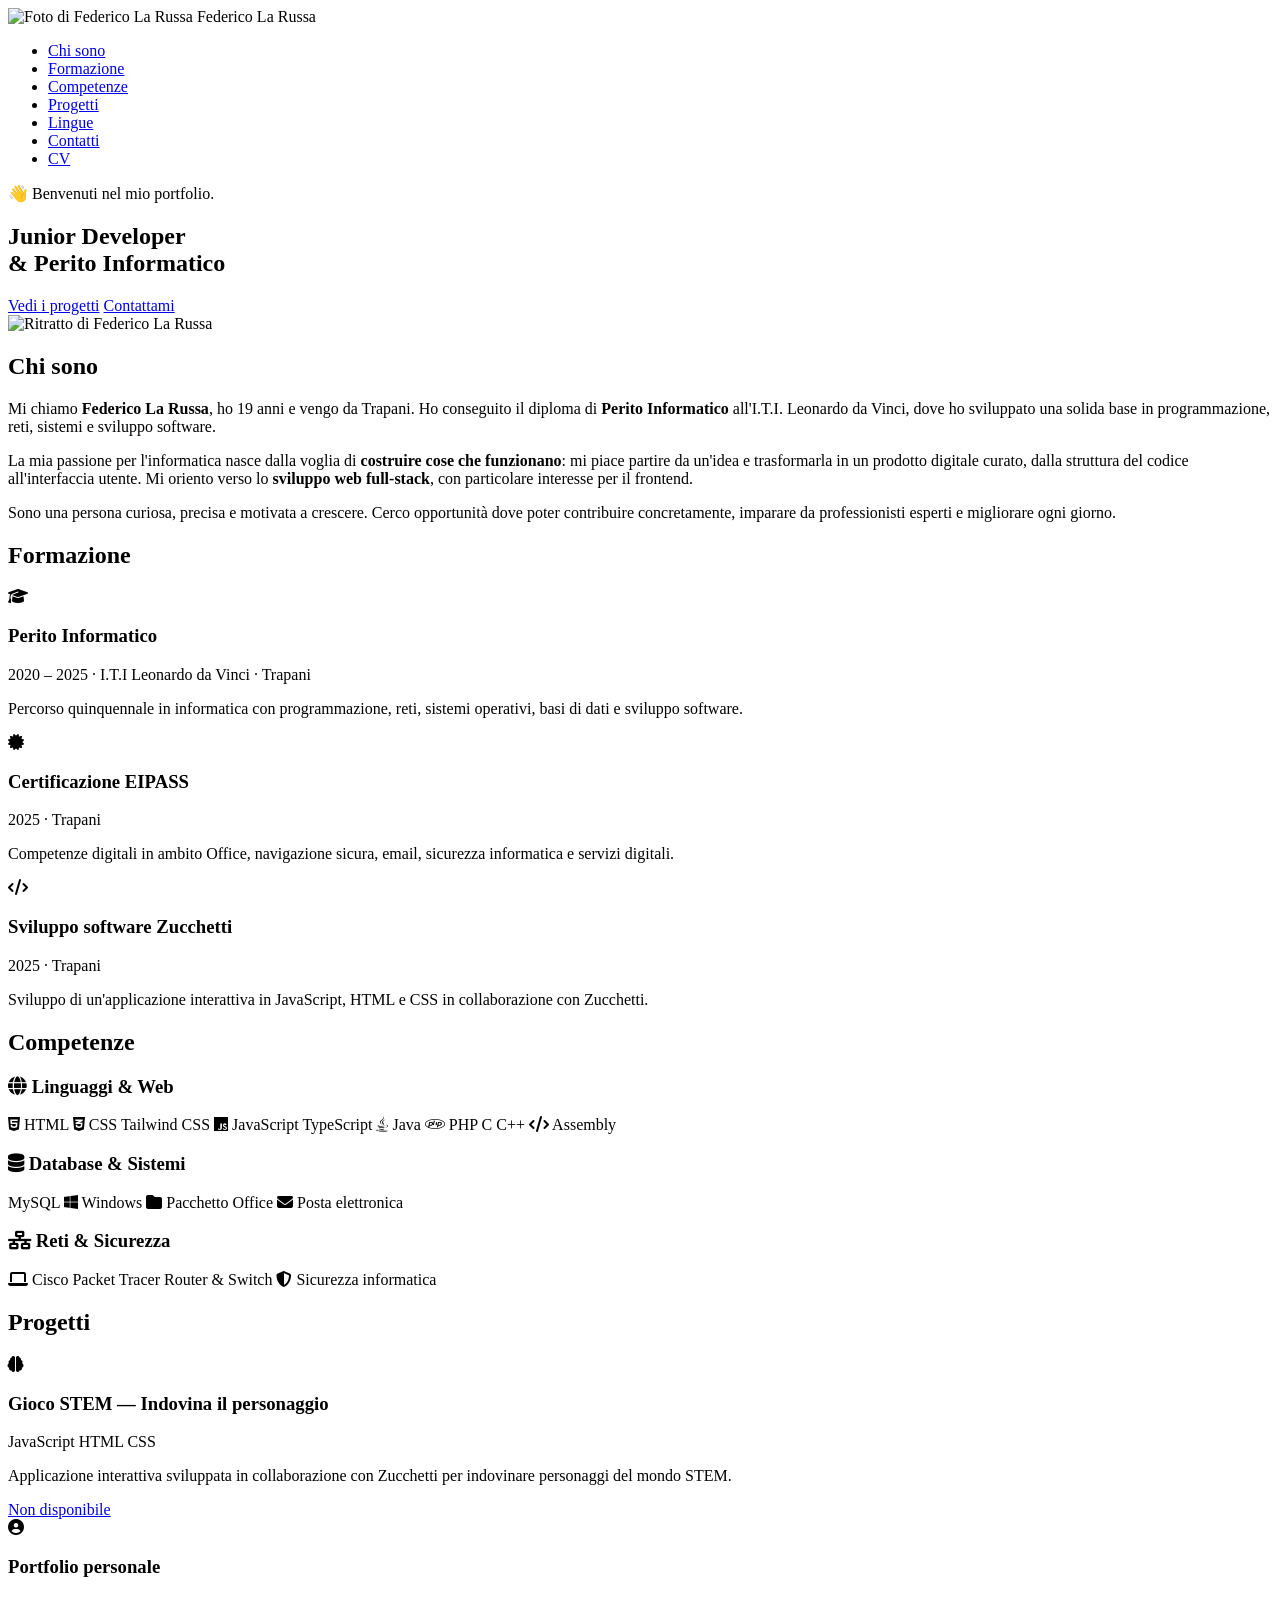
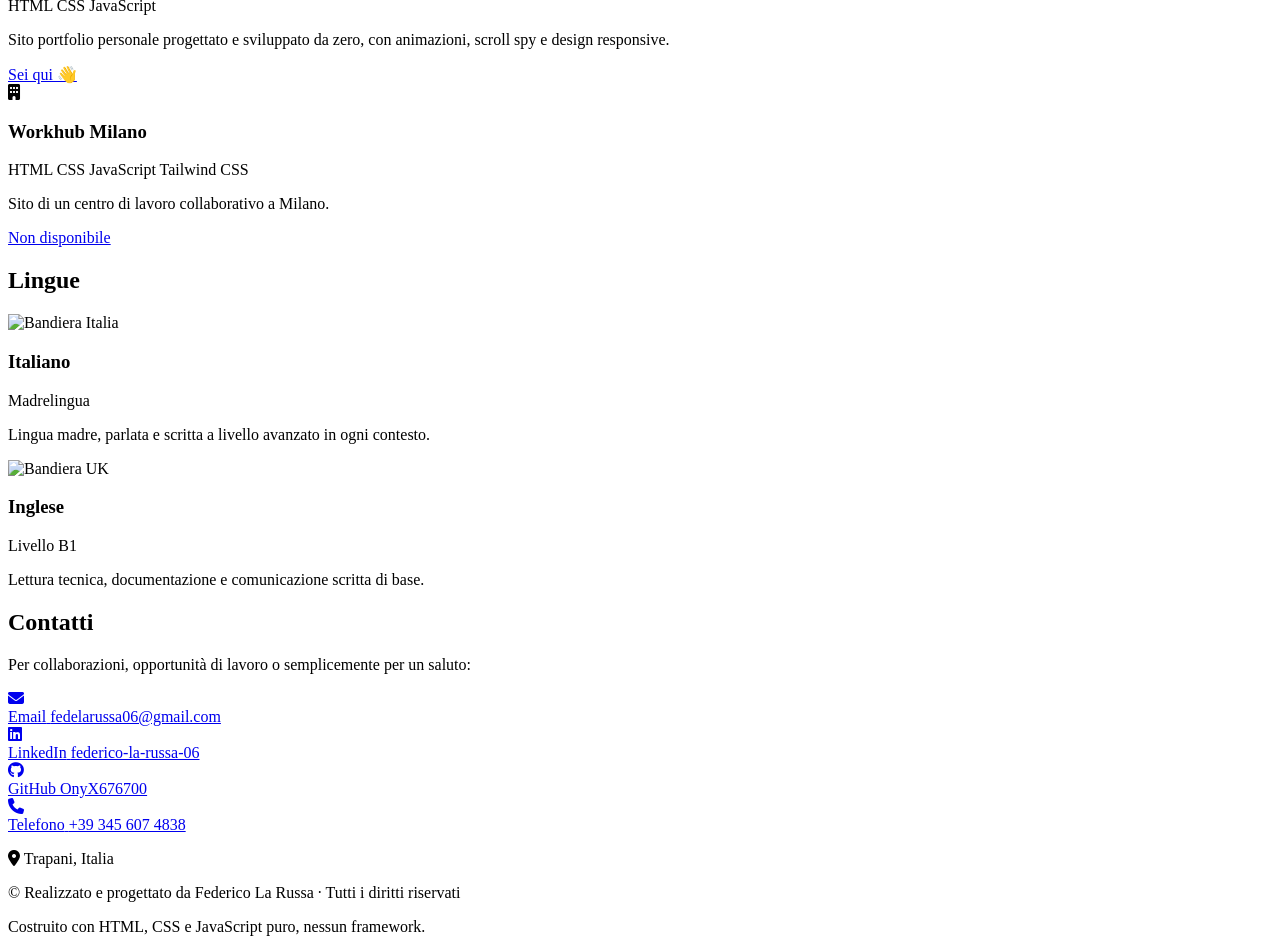
==== index.html @ 3ca0af56 "rename homepage in index" ====
<!DOCTYPE html>
<html lang="it">
<head>
  <meta charset="UTF-8">
  <title>Personal Portfolio</title>

  <!-- Viewport: adatta il layout alla larghezza del dispositivo (fondamentale per il responsive) -->
  <meta name="viewport" content="width=device-width, initial-scale=1">

  <!-- Favicon mostrato nella tab del browser -->
  <link rel="icon" href="img/favicon.png" type="image/jpeg">

  <!-- Meta SEO: description e author vengono letti dai motori di ricerca -->
  <meta name="description" content="Portfolio di Federico La Russa, Junior Developer e Perito Informatico da Trapani.">
  <meta name="author" content="Federico La Russa">

  <!-- Open Graph: definisce titolo, descrizione e immagine di anteprima
       quando il link viene condiviso su LinkedIn, WhatsApp, ecc. -->
  <meta property="og:title" content="Personal Portfolio">
  <meta property="og:description" content="Portfolio di Federico La Russa, Junior Developer e Perito Informatico.">
  <meta property="og:type" content="website">
  <meta property="og:image" content="img/Pic.png">

  <!-- Preconnect: il browser apre subito la connessione TCP verso Google Fonts
       ancora prima di scaricare i CSS, riducendo la latenza percepita -->
  <link rel="preconnect" href="https://fonts.googleapis.com">
  <link rel="preconnect" href="https://fonts.gstatic.com" crossorigin>

  <!-- Font Google: Syne (titoli display) e DM Sans (testo corpo) -->
  <link href="https://fonts.googleapis.com/css2?family=Syne:wght@700;800&family=DM+Sans:wght@400;500&display=swap" rel="stylesheet">

  <!-- Font Awesome 6: libreria di icone SVG usate in badge, card e contatti -->
  <link rel="stylesheet" href="https://cdnjs.cloudflare.com/ajax/libs/font-awesome/6.5.2/css/all.min.css">

  <!-- Foglio di stile principale del sito -->
  <link rel="stylesheet" href="styles.css">

  <!-- defer: lo script viene scaricato in parallelo ma eseguito solo dopo
       che tutto l'HTML è stato parsato, evitando blocchi al rendering -->
  <script src="function.js" defer></script>
</head>
<body>

<!--  HEADER  -->
<header id="site-header">
  <div class="container header-content">

    <!-- Logo: foto profilo in miniatura + nome -->
    <div class="header-left">

      <img src="img/Pic.png" alt="Foto di Federico La Russa" class="profile-pic" width="48" height="48" fetchpriority="high">
      <span class="header-name">Federico La Russa</span>
    </div>

    <!-- Navigazione principale -->
    <nav aria-label="Navigazione principale">
      <ul>
        <li><a href="#about"     data-nav>Chi sono</a></li>
        <li><a href="#education" data-nav>Formazione</a></li>
        <li><a href="#skills"    data-nav>Competenze</a></li>
        <li><a href="#projects"  data-nav>Progetti</a></li>
        <li><a href="#languages" data-nav>Lingue</a></li>
        <li><a href="#contact"   data-nav>Contatti</a></li>
        <!-- download="CV.pdf": forza il download invece di aprire il file nel browser -->
        <li><a href="cv.pdf" download="CV.pdf" class="cv-link">CV</a></li>
      </ul>
    </nav>

  </div>
</header>

<main>

  <!-- HERO -->
  <section id="hero">
    <div class="container hero-layout">

      <!-- Colonna sinistra: label, titolo, typing effect e CTA -->
      <div class="hero-text">
        <p class="hero-label">👋 Benvenuti nel mio portfolio.</p>

        <!-- h1: deve essere unico per pagina, ha il massimo peso SEO -->
        <h1>Junior Developer<br><span class="accent">&amp; Perito Informatico</span></h1>

        <!-- Paragrafo vuoto: il testo viene scritto/cancellato
             carattere per carattere dalla funzione type() in JS -->
        <p class="hero-sub" id="typing-target"></p>

        <div class="hero-cta">
          <a href="#projects" class="btn-primary">Vedi i progetti</a>
          <a href="#contact"  class="btn-ghost">Contattami</a>
        </div>
      </div>

      <!-- Colonna destra: foto con doppio anello animato (pulse-ring in CSS) -->
      <div class="hero-image">
        <div class="avatar-ring">
          <img src="img/Pic.png" alt="Ritratto di Federico La Russa" class="avatar" width="280" height="280">
        </div>
      </div>

    </div>
  </section>

  <!-- CHI SONO -->
  <section id="about">
    <div class="container">
      <h2 class="section-title reveal">Chi sono</h2>
      <div class="about-grid reveal">
        <!-- Paragrafo 1: identità e percorso scolastico -->
        <p>Mi chiamo <strong>Federico La Russa</strong>, ho 19 anni e vengo da Trapani. Ho conseguito il diploma di <strong>Perito Informatico</strong> all'I.T.I. Leonardo da Vinci, dove ho sviluppato una solida base in programmazione, reti, sistemi e sviluppo software.</p>
        <!-- Paragrafo 2: motivazione e orientamento professionale -->
        <p>La mia passione per l'informatica nasce dalla voglia di <strong>costruire cose che funzionano</strong>: mi piace partire da un'idea e trasformarla in un prodotto digitale curato, dalla struttura del codice all'interfaccia utente. Mi oriento verso lo <strong>sviluppo web full-stack</strong>, con particolare interesse per il frontend.</p>
        <!-- Paragrafo 3: profilo umano — occupa l'intera larghezza della griglia -->
        <p>Sono una persona curiosa, precisa e motivata a crescere. Cerco opportunità dove poter contribuire concretamente, imparare da professionisti esperti e migliorare ogni giorno.</p>
      </div>
    </div>
  </section>

  <!-- FORMAZIONE -->
  <section id="education">
    <div class="container">
      <h2 class="section-title reveal">Formazione</h2>
      <div class="cards">

        <article class="card reveal">
          <div class="card-icon"><i class="fa-solid fa-graduation-cap"></i></div>
          <h3>Perito Informatico</h3>
          <p class="card-meta">2020 – 2025 · I.T.I Leonardo da Vinci · Trapani</p>
          <p>Percorso quinquennale in informatica con programmazione, reti, sistemi operativi, basi di dati e sviluppo software.</p>
        </article>

        <article class="card reveal">
          <div class="card-icon"><i class="fa-solid fa-certificate"></i></div>
          <h3>Certificazione EIPASS</h3>
          <p class="card-meta">2025 · Trapani</p>
          <p>Competenze digitali in ambito Office, navigazione sicura, email, sicurezza informatica e servizi digitali.</p>
        </article>

        <article class="card reveal">
          <div class="card-icon"><i class="fa-solid fa-code"></i></div>
          <h3>Sviluppo software Zucchetti</h3>
          <p class="card-meta">2025 · Trapani</p>
          <p>Sviluppo di un'applicazione interattiva in JavaScript, HTML e CSS in collaborazione con Zucchetti.</p>
        </article>

      </div>
    </div>
  </section>

  <!-- COMPETENZE -->
  <section id="skills">
    <div class="container">
      <h2 class="section-title reveal">Competenze</h2>
      <div class="skills-grid">

        <!-- Gruppo 1: linguaggi e tecnologie web front/backend -->
        <div class="skill-group reveal">
          <h3><i class="fa-solid fa-globe"></i> Linguaggi &amp; Web</h3>
          <div class="badges">
            <span class="badge"><i class="fa-brands fa-html5"></i> HTML</span>
            <span class="badge"><i class="fa-brands fa-css3-alt"></i> CSS</span>
            <span class="badge"> Tailwind CSS</span>
            <span class="badge"><i class="fa-brands fa-js"></i> JavaScript</span>
            <span class="badge"> TypeScript</span>
            <span class="badge"><i class="fa-brands fa-java"></i> Java</span>
            <span class="badge"><i class="fa-brands fa-php"></i> PHP</span>
            <span class="badge"> C</span>
            <span class="badge"> C++</span>
            <span class="badge"><i class="fa-solid fa-code"></i> Assembly</span>
          </div>
        </div>

        <!-- Gruppo 2: database e strumenti di sistema/produttività -->
        <div class="skill-group reveal">
          <h3><i class="fa-solid fa-database"></i> Database &amp; Sistemi</h3>
          <div class="badges">
            <span class="badge"> MySQL</span>
            <span class="badge"><i class="fa-brands fa-windows"></i> Windows</span>
            <span class="badge"><i class="fa-solid fa-folder"></i> Pacchetto Office</span>
            <span class="badge"><i class="fa-solid fa-envelope"></i> Posta elettronica</span>
          </div>
        </div>

        <!-- Gruppo 3: networking e sicurezza informatica -->
        <div class="skill-group reveal">
          <h3><i class="fa-solid fa-network-wired"></i> Reti &amp; Sicurezza</h3>
          <div class="badges">
            <span class="badge"><i class="fa-solid fa-laptop"></i> Cisco Packet Tracer</span>
            <span class="badge"> Router &amp; Switch</span>
            <span class="badge"><i class="fa-solid fa-shield-alt"></i> Sicurezza informatica</span>
          </div>
        </div>

      </div>
    </div>
  </section>

  <!-- PROGETTI -->
  <section id="projects">
    <div class="container">
      <h2 class="section-title reveal">Progetti</h2>
      <div class="projects-grid">

        <article class="card card--project reveal">
          <div class="card-icon"><i class="fa-solid fa-brain"></i></div>
          <h3>Gioco STEM — Indovina il personaggio</h3>
          <!-- badge--tech: variante cromatica dei badge per le tecnologie usate -->
          <div class="tech-badges">
            <span class="badge badge--tech">JavaScript</span>
            <span class="badge badge--tech">HTML</span>
            <span class="badge badge--tech">CSS</span>
          </div>
          <p>Applicazione interattiva sviluppata in collaborazione con Zucchetti per indovinare personaggi del mondo STEM.</p>
          <a href="#" class="btn-card disabled" aria-disabled="true">Non disponibile</a>
        </article>

        <article class="card card--project reveal">
          <div class="card-icon"><i class="fa-solid fa-user-circle"></i></div>
          <h3>Portfolio personale</h3>
          <div class="tech-badges">
            <span class="badge badge--tech">HTML</span>
            <span class="badge badge--tech">CSS</span>
            <span class="badge badge--tech">JavaScript</span>
          </div>
          <p>Sito portfolio personale progettato e sviluppato da zero, con animazioni, scroll spy e design responsive.</p>
          <a href="#" class="btn-card">Sei qui 👋</a>
        </article>

        <article class="card card--project reveal">
          <div class="card-icon"><i class="fa-solid fa-building"></i></div>
          <h3>Workhub Milano</h3>
          <div class="tech-badges">
            <span class="badge badge--tech">HTML</span>
            <span class="badge badge--tech">CSS</span>
            <span class="badge badge--tech">JavaScript</span>
            <span class="badge badge--tech">Tailwind CSS</span>
          </div>
          <p>Sito di un centro di lavoro collaborativo a Milano.</p>
          <a href="#" class="btn-card disabled" aria-disabled="true">Non disponibile</a>
        </article>

      </div>
    </div>
  </section>

  <!-- LINGUE -->
  <section id="languages">
    <div class="container">
      <h2 class="section-title reveal">Lingue</h2>
      <div class="languages-grid">

        <!-- Italiano: madrelingua, barra piena al 100% -->
        <div class="language-card reveal">
          <div class="language-header">
            <!-- Bandiera Italia da flagcdn.com (w80 = 80px di larghezza, ottimale) -->
            <div class="language-flag-wrap">
              <img src="https://flagcdn.com/w80/it.png" alt="Bandiera Italia" class="language-flag-img">
            </div>
            <div>
              <h3>Italiano</h3>
              <!-- Classe "native": applica sfondo viola al badge livello -->
              <span class="language-level native">Madrelingua</span>
            </div>
          </div>
          <div class="language-bar-wrap-bar">
            <!-- --bar-width: larghezza finale della barra dopo l'animazione -->
            <div class="language-bar" style="--bar-width: 100%"></div>
          </div>
          <!-- Nota: descrive le capacità pratiche concrete -->
          <p class="language-note">Lingua madre, parlata e scritta a livello avanzato in ogni contesto.</p>
        </div>

        <!-- Inglese: livello B1, barra al 55% -->
        <div class="language-card reveal">
          <div class="language-header">
            <!-- Bandiera UK da flagcdn.com -->
            <div class="language-flag-wrap">
              <img src="https://flagcdn.com/w80/gb.png" alt="Bandiera UK" class="language-flag-img">
            </div>
            <div>
              <h3>Inglese</h3>
              <!-- Classe "b1": applica sfondo neutro al badge livello -->
              <span class="language-level b1">Livello B1</span>
            </div>
          </div>
          <div class="language-bar-wrap-bar">
            <div class="language-bar" style="--bar-width: 55%"></div>
          </div>
          <!-- Nota: descrive le capacità pratiche concrete -->
          <p class="language-note">Lettura tecnica, documentazione e comunicazione scritta di base.</p>
        </div>

      </div>
    </div>
  </section>

  <!-- CONTATTI -->
  <section id="contact">
    <div class="container">
      <h2 class="section-title reveal">Contatti</h2>
      <p class="contact-intro reveal">Per collaborazioni, opportunità di lavoro o semplicemente per un saluto:</p>
      <div class="contact-grid reveal">

        <a href="mailto:fedelarussa06@gmail.com" class="contact-card">
          <i class="fa-solid fa-envelope"></i>
          <div>
            <span class="contact-label">Email</span>
            <span class="contact-value">fedelarussa06@gmail.com</span>
          </div>
        </a>

        <!-- target="_blank": apre il link in una nuova scheda del browser -->
        <a href="https://www.linkedin.com/in/federico-la-russa-06/" target="_blank" rel="noopener" class="contact-card">
          <i class="fa-brands fa-linkedin"></i>
          <div>
            <span class="contact-label">LinkedIn</span>
            <span class="contact-value">federico-la-russa-06</span>
          </div>
        </a>

        <a href="https://github.com/OnyX676700" target="_blank" rel="noopener" class="contact-card">
          <i class="fa-brands fa-github"></i>
          <div>
            <span class="contact-label">GitHub</span>
            <span class="contact-value">OnyX676700</span>
          </div>
        </a>

        <!-- tel: su mobile lancia direttamente la chiamata -->
        <a href="tel:+393456074838" class="contact-card">
          <i class="fa-solid fa-phone"></i>
          <div>
            <span class="contact-label">Telefono</span>
            <span class="contact-value">+39 345 607 4838</span>
          </div>
        </a>

      </div>
      <p class="contact-location reveal"><i class="fa-solid fa-map-marker-alt"></i> Trapani, Italia</p>
    </div>
  </section>

</main>

<!-- FOOTER -->
<footer>
  <div class="container footer-inner">
    <p>© <span id="year"></span> Realizzato e progettato da Federico La Russa · Tutti i diritti riservati</p>
    <p class="small">Costruito con HTML, CSS e JavaScript puro, nessun framework.</p>
  </div>
</footer>

</body>
</html>
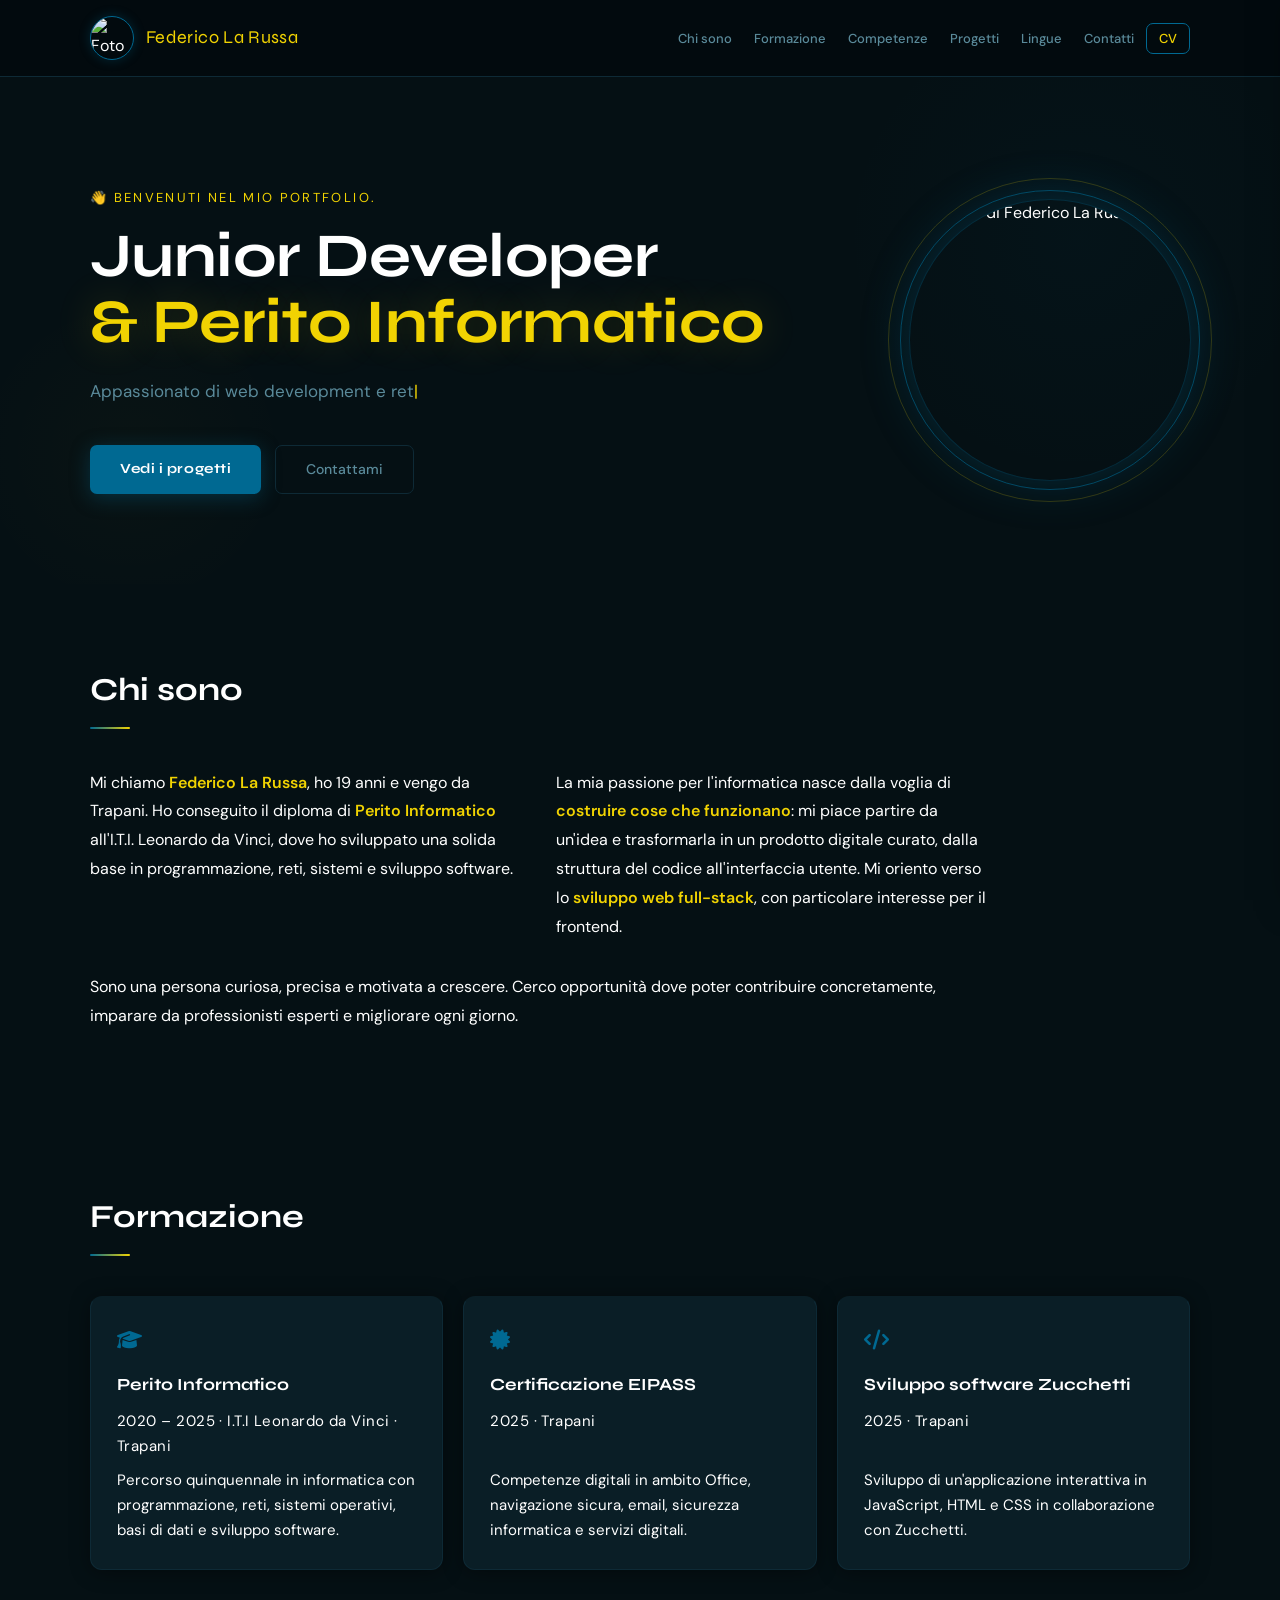
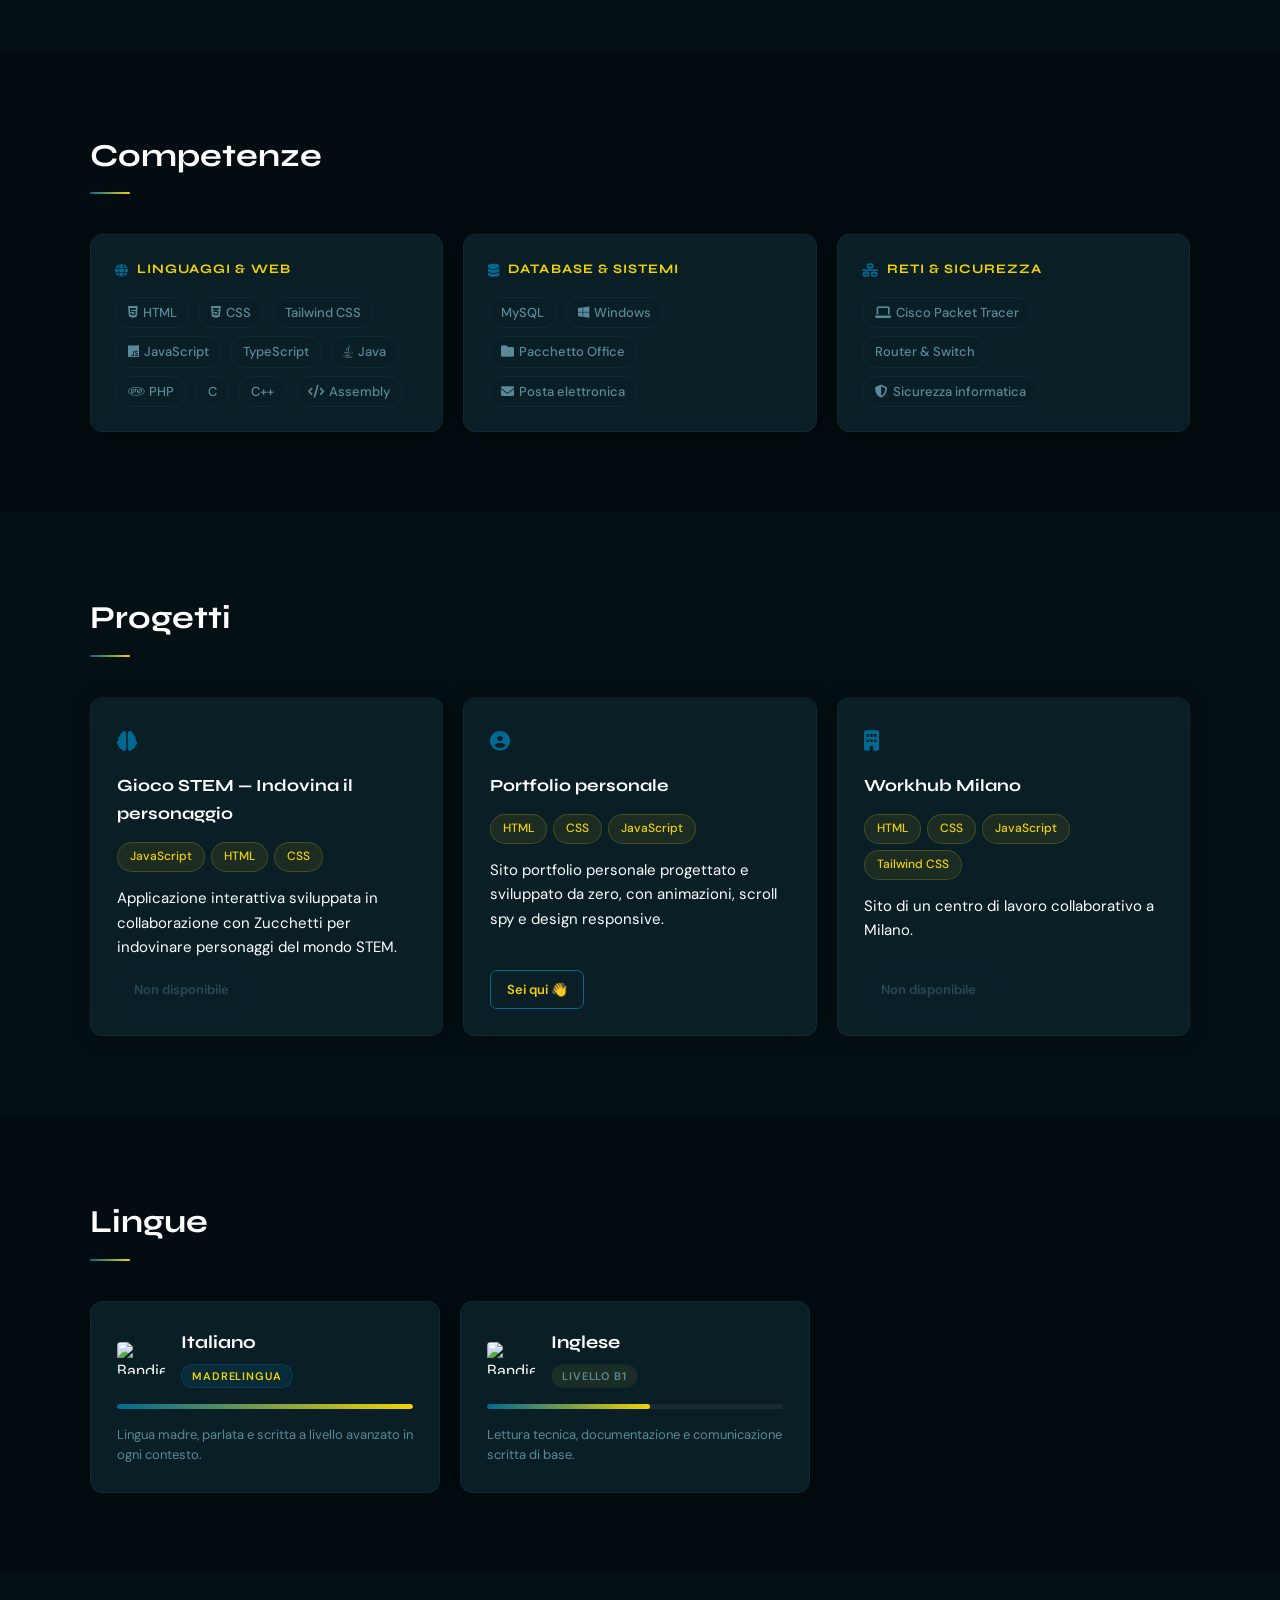
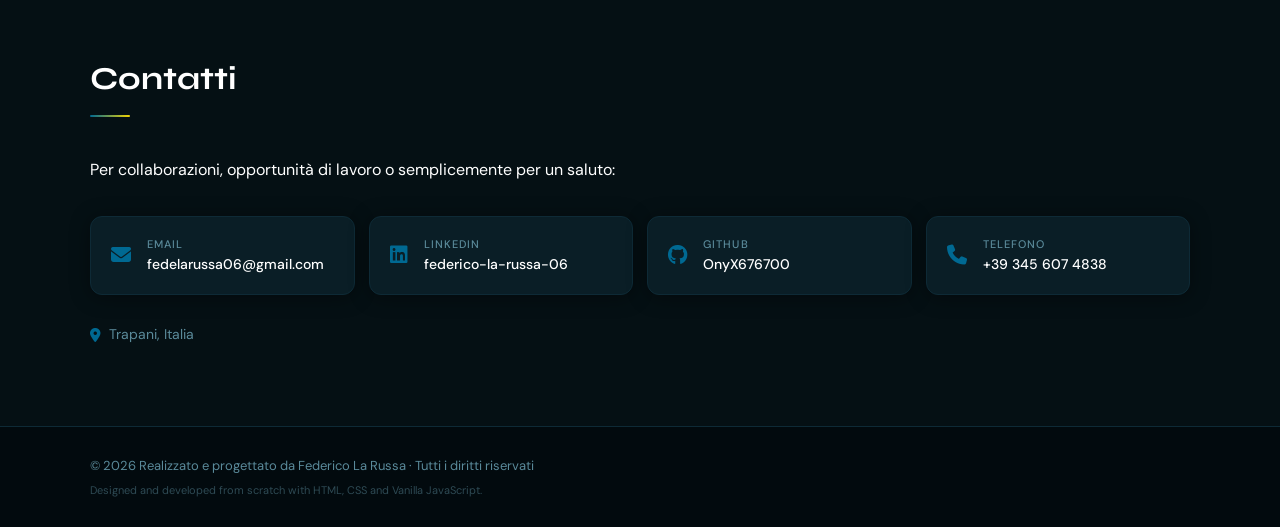
==== commit 1c4a1cc9: "fix menu mobile: rimosso handler duplicato, rimozione img Zone.Identifier" ====
--- a/index.html
+++ b/index.html
@@ -3,57 +3,37 @@
 <head>
   <meta charset="UTF-8">
   <title>Personal Portfolio</title>
-
-  <!-- Viewport: adatta il layout alla larghezza del dispositivo (fondamentale per il responsive) -->
   <meta name="viewport" content="width=device-width, initial-scale=1">
-
-  <!-- Favicon mostrato nella tab del browser -->
-  <link rel="icon" href="img/favicon.png" type="image/jpeg">
-
-  <!-- Meta SEO: description e author vengono letti dai motori di ricerca -->
+  <link rel="icon" href="img/logo.png" type="image/jpeg">
+  <link rel="apple-touch-icon" href="img/logo.png">
   <meta name="description" content="Portfolio di Federico La Russa, Junior Developer e Perito Informatico da Trapani.">
   <meta name="author" content="Federico La Russa">
-
-  <!-- Open Graph: definisce titolo, descrizione e immagine di anteprima
-       quando il link viene condiviso su LinkedIn, WhatsApp, ecc. -->
+  <meta property="og:url" content="https://tuosito.it">
+  <meta property="og:site_name" content="Federico La Russa Portfolio">
   <meta property="og:title" content="Personal Portfolio">
   <meta property="og:description" content="Portfolio di Federico La Russa, Junior Developer e Perito Informatico.">
   <meta property="og:type" content="website">
   <meta property="og:image" content="img/Pic.png">
-
-  <!-- Preconnect: il browser apre subito la connessione TCP verso Google Fonts
-       ancora prima di scaricare i CSS, riducendo la latenza percepita -->
   <link rel="preconnect" href="https://fonts.googleapis.com">
   <link rel="preconnect" href="https://fonts.gstatic.com" crossorigin>
-
-  <!-- Font Google: Syne (titoli display) e DM Sans (testo corpo) -->
   <link href="https://fonts.googleapis.com/css2?family=Syne:wght@700;800&family=DM+Sans:wght@400;500&display=swap" rel="stylesheet">
-
-  <!-- Font Awesome 6: libreria di icone SVG usate in badge, card e contatti -->
   <link rel="stylesheet" href="https://cdnjs.cloudflare.com/ajax/libs/font-awesome/6.5.2/css/all.min.css">
-
-  <!-- Foglio di stile principale del sito -->
   <link rel="stylesheet" href="styles.css">
-
-  <!-- defer: lo script viene scaricato in parallelo ma eseguito solo dopo
-       che tutto l'HTML è stato parsato, evitando blocchi al rendering -->
   <script src="function.js" defer></script>
 </head>
 <body>
 
-<!--  HEADER  -->
 <header id="site-header">
+  <div class="menu-overlay" id="menu-overlay"></div>
   <div class="container header-content">
 
-    <!-- Logo: foto profilo in miniatura + nome -->
     <div class="header-left">
-
-      <img src="img/Pic.png" alt="Foto di Federico La Russa" class="profile-pic" width="48" height="48" fetchpriority="high">
+      <img src="img/Pic.png" alt="Foto di Federico La Russa" class="profile-pic" width="44" height="44" fetchpriority="high">
       <span class="header-name">Federico La Russa</span>
     </div>
 
-    <!-- Navigazione principale -->
-    <nav aria-label="Navigazione principale">
+    <!-- Nav desktop -->
+    <nav class="nav-desktop" aria-label="Navigazione principale">
       <ul>
         <li><a href="#about"     data-nav>Chi sono</a></li>
         <li><a href="#education" data-nav>Formazione</a></li>
@@ -61,12 +41,31 @@
         <li><a href="#projects"  data-nav>Progetti</a></li>
         <li><a href="#languages" data-nav>Lingue</a></li>
         <li><a href="#contact"   data-nav>Contatti</a></li>
-        <!-- download="CV.pdf": forza il download invece di aprire il file nel browser -->
         <li><a href="cv.pdf" download="CV.pdf" class="cv-link">CV</a></li>
       </ul>
     </nav>
 
+    <!-- Hamburger (mobile/tablet) -->
+    <button class="hamburger" id="hamburger" aria-label="Apri menu" aria-expanded="false">
+      <span></span>
+      <span></span>
+      <span></span>
+    </button>
+
   </div>
+
+  <!-- Tendina mobile -->
+  <nav class="nav-mobile" id="nav-mobile" aria-label="Menu mobile" aria-hidden="true">
+    <ul>
+      <li><a href="#about"     data-nav data-mobile-nav>Chi sono</a></li>
+      <li><a href="#education" data-nav data-mobile-nav>Formazione</a></li>
+      <li><a href="#skills"    data-nav data-mobile-nav>Competenze</a></li>
+      <li><a href="#projects"  data-nav data-mobile-nav>Progetti</a></li>
+      <li><a href="#languages" data-nav data-mobile-nav>Lingue</a></li>
+      <li><a href="#contact"   data-nav data-mobile-nav>Contatti</a></li>
+      <li class="nav-cv-item"><a href="cv.pdf" download="CV.pdf">CV</a></li>
+    </ul>
+  </nav>
 </header>
 
 <main>
@@ -74,31 +73,20 @@
   <!-- HERO -->
   <section id="hero">
     <div class="container hero-layout">
-
-      <!-- Colonna sinistra: label, titolo, typing effect e CTA -->
       <div class="hero-text">
         <p class="hero-label">👋 Benvenuti nel mio portfolio.</p>
-
-        <!-- h1: deve essere unico per pagina, ha il massimo peso SEO -->
         <h1>Junior Developer<br><span class="accent">&amp; Perito Informatico</span></h1>
-
-        <!-- Paragrafo vuoto: il testo viene scritto/cancellato
-             carattere per carattere dalla funzione type() in JS -->
         <p class="hero-sub" id="typing-target"></p>
-
         <div class="hero-cta">
           <a href="#projects" class="btn-primary">Vedi i progetti</a>
           <a href="#contact"  class="btn-ghost">Contattami</a>
         </div>
       </div>
-
-      <!-- Colonna destra: foto con doppio anello animato (pulse-ring in CSS) -->
       <div class="hero-image">
         <div class="avatar-ring">
           <img src="img/Pic.png" alt="Ritratto di Federico La Russa" class="avatar" width="280" height="280">
         </div>
       </div>
-
     </div>
   </section>
 
@@ -107,11 +95,8 @@
     <div class="container">
       <h2 class="section-title reveal">Chi sono</h2>
       <div class="about-grid reveal">
-        <!-- Paragrafo 1: identità e percorso scolastico -->
         <p>Mi chiamo <strong>Federico La Russa</strong>, ho 19 anni e vengo da Trapani. Ho conseguito il diploma di <strong>Perito Informatico</strong> all'I.T.I. Leonardo da Vinci, dove ho sviluppato una solida base in programmazione, reti, sistemi e sviluppo software.</p>
-        <!-- Paragrafo 2: motivazione e orientamento professionale -->
         <p>La mia passione per l'informatica nasce dalla voglia di <strong>costruire cose che funzionano</strong>: mi piace partire da un'idea e trasformarla in un prodotto digitale curato, dalla struttura del codice all'interfaccia utente. Mi oriento verso lo <strong>sviluppo web full-stack</strong>, con particolare interesse per il frontend.</p>
-        <!-- Paragrafo 3: profilo umano — occupa l'intera larghezza della griglia -->
         <p>Sono una persona curiosa, precisa e motivata a crescere. Cerco opportunità dove poter contribuire concretamente, imparare da professionisti esperti e migliorare ogni giorno.</p>
       </div>
     </div>
@@ -122,28 +107,24 @@
     <div class="container">
       <h2 class="section-title reveal">Formazione</h2>
       <div class="cards">
-
         <article class="card reveal">
           <div class="card-icon"><i class="fa-solid fa-graduation-cap"></i></div>
           <h3>Perito Informatico</h3>
           <p class="card-meta">2020 – 2025 · I.T.I Leonardo da Vinci · Trapani</p>
           <p>Percorso quinquennale in informatica con programmazione, reti, sistemi operativi, basi di dati e sviluppo software.</p>
         </article>
-
         <article class="card reveal">
           <div class="card-icon"><i class="fa-solid fa-certificate"></i></div>
           <h3>Certificazione EIPASS</h3>
           <p class="card-meta">2025 · Trapani</p>
           <p>Competenze digitali in ambito Office, navigazione sicura, email, sicurezza informatica e servizi digitali.</p>
         </article>
-
         <article class="card reveal">
           <div class="card-icon"><i class="fa-solid fa-code"></i></div>
           <h3>Sviluppo software Zucchetti</h3>
           <p class="card-meta">2025 · Trapani</p>
           <p>Sviluppo di un'applicazione interattiva in JavaScript, HTML e CSS in collaborazione con Zucchetti.</p>
         </article>
-
       </div>
     </div>
   </section>
@@ -153,8 +134,6 @@
     <div class="container">
       <h2 class="section-title reveal">Competenze</h2>
       <div class="skills-grid">
-
-        <!-- Gruppo 1: linguaggi e tecnologie web front/backend -->
         <div class="skill-group reveal">
           <h3><i class="fa-solid fa-globe"></i> Linguaggi &amp; Web</h3>
           <div class="badges">
@@ -170,8 +149,6 @@
             <span class="badge"><i class="fa-solid fa-code"></i> Assembly</span>
           </div>
         </div>
-
-        <!-- Gruppo 2: database e strumenti di sistema/produttività -->
         <div class="skill-group reveal">
           <h3><i class="fa-solid fa-database"></i> Database &amp; Sistemi</h3>
           <div class="badges">
@@ -181,8 +158,6 @@
             <span class="badge"><i class="fa-solid fa-envelope"></i> Posta elettronica</span>
           </div>
         </div>
-
-        <!-- Gruppo 3: networking e sicurezza informatica -->
         <div class="skill-group reveal">
           <h3><i class="fa-solid fa-network-wired"></i> Reti &amp; Sicurezza</h3>
           <div class="badges">
@@ -191,7 +166,6 @@
             <span class="badge"><i class="fa-solid fa-shield-alt"></i> Sicurezza informatica</span>
           </div>
         </div>
-
       </div>
     </div>
   </section>
@@ -201,11 +175,9 @@
     <div class="container">
       <h2 class="section-title reveal">Progetti</h2>
       <div class="projects-grid">
-
         <article class="card card--project reveal">
           <div class="card-icon"><i class="fa-solid fa-brain"></i></div>
           <h3>Gioco STEM — Indovina il personaggio</h3>
-          <!-- badge--tech: variante cromatica dei badge per le tecnologie usate -->
           <div class="tech-badges">
             <span class="badge badge--tech">JavaScript</span>
             <span class="badge badge--tech">HTML</span>
@@ -214,7 +186,6 @@
           <p>Applicazione interattiva sviluppata in collaborazione con Zucchetti per indovinare personaggi del mondo STEM.</p>
           <a href="#" class="btn-card disabled" aria-disabled="true">Non disponibile</a>
         </article>
-
         <article class="card card--project reveal">
           <div class="card-icon"><i class="fa-solid fa-user-circle"></i></div>
           <h3>Portfolio personale</h3>
@@ -226,7 +197,6 @@
           <p>Sito portfolio personale progettato e sviluppato da zero, con animazioni, scroll spy e design responsive.</p>
           <a href="#" class="btn-card">Sei qui 👋</a>
         </article>
-
         <article class="card card--project reveal">
           <div class="card-icon"><i class="fa-solid fa-building"></i></div>
           <h3>Workhub Milano</h3>
@@ -239,7 +209,6 @@
           <p>Sito di un centro di lavoro collaborativo a Milano.</p>
           <a href="#" class="btn-card disabled" aria-disabled="true">Non disponibile</a>
         </article>
-
       </div>
     </div>
   </section>
@@ -249,48 +218,36 @@
     <div class="container">
       <h2 class="section-title reveal">Lingue</h2>
       <div class="languages-grid">
-
-        <!-- Italiano: madrelingua, barra piena al 100% -->
         <div class="language-card reveal">
           <div class="language-header">
-            <!-- Bandiera Italia da flagcdn.com (w80 = 80px di larghezza, ottimale) -->
             <div class="language-flag-wrap">
               <img src="https://flagcdn.com/w80/it.png" alt="Bandiera Italia" class="language-flag-img">
             </div>
             <div>
               <h3>Italiano</h3>
-              <!-- Classe "native": applica sfondo viola al badge livello -->
               <span class="language-level native">Madrelingua</span>
             </div>
           </div>
           <div class="language-bar-wrap-bar">
-            <!-- --bar-width: larghezza finale della barra dopo l'animazione -->
             <div class="language-bar" style="--bar-width: 100%"></div>
           </div>
-          <!-- Nota: descrive le capacità pratiche concrete -->
           <p class="language-note">Lingua madre, parlata e scritta a livello avanzato in ogni contesto.</p>
         </div>
-
-        <!-- Inglese: livello B1, barra al 55% -->
         <div class="language-card reveal">
           <div class="language-header">
-            <!-- Bandiera UK da flagcdn.com -->
             <div class="language-flag-wrap">
               <img src="https://flagcdn.com/w80/gb.png" alt="Bandiera UK" class="language-flag-img">
             </div>
             <div>
               <h3>Inglese</h3>
-              <!-- Classe "b1": applica sfondo neutro al badge livello -->
               <span class="language-level b1">Livello B1</span>
             </div>
           </div>
           <div class="language-bar-wrap-bar">
             <div class="language-bar" style="--bar-width: 55%"></div>
           </div>
-          <!-- Nota: descrive le capacità pratiche concrete -->
           <p class="language-note">Lettura tecnica, documentazione e comunicazione scritta di base.</p>
         </div>
-
       </div>
     </div>
   </section>
@@ -301,7 +258,6 @@
       <h2 class="section-title reveal">Contatti</h2>
       <p class="contact-intro reveal">Per collaborazioni, opportunità di lavoro o semplicemente per un saluto:</p>
       <div class="contact-grid reveal">
-
         <a href="mailto:fedelarussa06@gmail.com" class="contact-card">
           <i class="fa-solid fa-envelope"></i>
           <div>
@@ -309,8 +265,6 @@
             <span class="contact-value">fedelarussa06@gmail.com</span>
           </div>
         </a>
-
-        <!-- target="_blank": apre il link in una nuova scheda del browser -->
         <a href="https://www.linkedin.com/in/federico-la-russa-06/" target="_blank" rel="noopener" class="contact-card">
           <i class="fa-brands fa-linkedin"></i>
           <div>
@@ -318,7 +272,6 @@
             <span class="contact-value">federico-la-russa-06</span>
           </div>
         </a>
-
         <a href="https://github.com/OnyX676700" target="_blank" rel="noopener" class="contact-card">
           <i class="fa-brands fa-github"></i>
           <div>
@@ -326,8 +279,6 @@
             <span class="contact-value">OnyX676700</span>
           </div>
         </a>
-
-        <!-- tel: su mobile lancia direttamente la chiamata -->
         <a href="tel:+393456074838" class="contact-card">
           <i class="fa-solid fa-phone"></i>
           <div>
@@ -335,7 +286,6 @@
             <span class="contact-value">+39 345 607 4838</span>
           </div>
         </a>
-
       </div>
       <p class="contact-location reveal"><i class="fa-solid fa-map-marker-alt"></i> Trapani, Italia</p>
     </div>
@@ -343,11 +293,10 @@
 
 </main>
 
-<!-- FOOTER -->
 <footer>
   <div class="container footer-inner">
     <p>© <span id="year"></span> Realizzato e progettato da Federico La Russa · Tutti i diritti riservati</p>
-    <p class="small">Costruito con HTML, CSS e JavaScript puro, nessun framework.</p>
+    <p class="small">Designed and developed from scratch with HTML, CSS and Vanilla JavaScript.</p>
   </div>
 </footer>
 
--- a/styles.css
+++ b/styles.css
@@ -0,0 +1,745 @@
+/* =============================================
+   VARIABILI CSS
+   ============================================= */
+:root {
+  --accent:       #006992;
+  --accent-light: #F1D302;
+  --bg:           #051014;
+  --bg-alt:       #030C10;
+  --bg-card:      #0A1E26;
+  --text:         #FFFFFF;
+  --text-muted:   #5A8A9A;
+  --header-bg:    #020A0E;
+  --card-border:  #0E2A36;
+  --card-shadow:  0 2px 20px rgba(0,0,0,0.4);
+  --card-hover:   0 8px 40px rgba(0,105,146,0.25);
+  --radius:       12px;
+  --radius-sm:    7px;
+  --font-display: 'Syne', sans-serif;
+  --font-body:    'DM Sans', sans-serif;
+  --transition:   0.25s ease;
+}
+
+/* =============================================
+   RESET & BASE
+   ============================================= */
+*, *::before, *::after { margin: 0; padding: 0; box-sizing: border-box; }
+html { scroll-behavior: smooth; }
+body {
+  font-family: var(--font-body);
+  background-color: var(--bg);
+  color: var(--text);
+  line-height: 1.65;
+  -webkit-font-smoothing: antialiased;
+}
+a { color: inherit; text-decoration: none; }
+img { display: block; max-width: 100%; }
+
+/* =============================================
+   LAYOUT
+   ============================================= */
+.container {
+  width: min(1100px, 100% - 48px);
+  margin-inline: auto;
+}
+section { padding: 80px 0; }
+section:nth-of-type(even) { background-color: var(--bg-alt); }
+
+/* =============================================
+   HEADER
+   ============================================= */
+#site-header {
+  background-color: var(--header-bg);
+  position: sticky;
+  top: 0;
+  z-index: 200;
+  border-bottom: 1px solid var(--card-border);
+  transition: border-color var(--transition), box-shadow var(--transition);
+}
+#site-header.scrolled {
+  border-bottom-color: var(--accent);
+  box-shadow: 0 4px 24px rgba(0,105,146,0.2);
+}
+.header-content {
+  display: flex;
+  align-items: center;
+  justify-content: space-between;
+  gap: 20px;
+  padding: 16px 0;
+}
+.header-left { display: flex; align-items: center; gap: 12px; flex-shrink: 0; }
+.header-name {
+  font-family: var(--font-display);
+  font-size: 18px;
+  color: var(--accent-light);
+  letter-spacing: 0.02em;
+}
+.profile-pic {
+  width: 44px; height: 44px;
+  border-radius: 50%;
+  object-fit: cover;
+  object-position: center 20%;
+  border: 1.5px solid var(--accent);
+  box-shadow: 0 0 12px rgba(0,105,146,0.3);
+  flex-shrink: 0;
+}
+
+/* ── Nav desktop ── */
+.nav-desktop { display: flex; align-items: center; }
+.nav-desktop ul { display: flex; gap: 2px; list-style: none; flex-wrap: nowrap; }
+.nav-desktop a {
+  font-size: 13px;
+  font-weight: 500;
+  color: var(--text-muted);
+  padding: 6px 10px;
+  border-radius: var(--radius-sm);
+  transition: color var(--transition);
+  position: relative;
+  white-space: nowrap;
+}
+.nav-desktop a::after {
+  content: "";
+  position: absolute;
+  bottom: 2px; left: 10px; right: 10px;
+  height: 1px;
+  background: linear-gradient(90deg, var(--accent), var(--accent-light));
+  transform: scaleX(0);
+  transform-origin: left;
+  transition: transform 0.3s ease;
+}
+.nav-desktop a:hover,
+.nav-desktop a.active { color: var(--accent-light); }
+.nav-desktop a:hover::after,
+.nav-desktop a.active::after { transform: scaleX(1); }
+.cv-link {
+  border: 1px solid var(--accent) !important;
+  border-radius: var(--radius-sm) !important;
+  color: var(--accent-light) !important;
+  padding: 6px 12px !important;
+  transition: background var(--transition), color var(--transition) !important;
+  white-space: nowrap;
+}
+.cv-link:hover {
+  background: var(--accent) !important;
+  color: var(--bg) !important;
+}
+
+/* ── Hamburger ── */
+.hamburger {
+  display: none;
+  flex-direction: column;
+  justify-content: center;
+  align-items: center;
+  gap: 5px;
+  background: none;
+  border: 1px solid var(--card-border);
+  border-radius: var(--radius-sm);
+  padding: 9px 11px;
+  cursor: pointer;
+  flex-shrink: 0;
+  transition: border-color var(--transition);
+  z-index: 300;
+}
+.hamburger:hover { border-color: var(--accent-light); }
+.hamburger span {
+  display: block;
+  width: 20px;
+  height: 2px;
+  background: var(--text);
+  border-radius: 2px;
+  transition: transform 0.3s ease, opacity 0.3s ease;
+}
+.hamburger.open span:nth-child(1) { transform: translateY(7px) rotate(45deg); }
+.hamburger.open span:nth-child(2) { opacity: 0; }
+.hamburger.open span:nth-child(3) { transform: translateY(-7px) rotate(-45deg); }
+
+/* ── Overlay scuro ── */
+.menu-overlay {
+  position: fixed;
+  inset: 0;
+  background: rgba(0, 0, 0, 0.55);
+  opacity: 0;
+  pointer-events: none;
+  transition: opacity 0.3s ease;
+  z-index: 250;
+}
+.menu-overlay.active {
+  opacity: 1;
+  pointer-events: all;
+}
+
+/* ── Nav mobile: sidebar da destra ── */
+.nav-mobile {
+  position: fixed;
+  top: 0;
+  right: -280px;
+  width: 260px;
+  height: 100dvh;
+  background: var(--header-bg);
+  border-left: 1px solid var(--card-border);
+  box-shadow: -8px 0 32px rgba(0,0,0,0.5);
+  z-index: 300;
+  padding-top: 72px;
+  overflow-y: auto;
+  transition: right 0.35s cubic-bezier(0.4, 0, 0.2, 1);
+}
+.nav-mobile.open { right: 0; }
+
+.nav-mobile ul { list-style: none; padding: 8px 0 24px; }
+.nav-mobile ul li a {
+  display: block;
+  padding: 13px 24px;
+  font-size: 15px;
+  font-weight: 500;
+  color: var(--text-muted);
+  border-left: 2px solid transparent;
+  transition: color var(--transition), background var(--transition),
+              border-color var(--transition), padding-left var(--transition);
+}
+.nav-mobile ul li a:hover,
+.nav-mobile ul li a.active {
+  color: var(--accent-light);
+  background: rgba(255,255,255,0.04);
+  border-left-color: var(--accent-light);
+  padding-left: 30px;
+}
+.nav-mobile ul li.nav-cv-item {
+  padding: 12px 20px 4px;
+}
+.nav-mobile ul li.nav-cv-item a {
+  border: 1px solid var(--accent) !important;
+  border-left: 1px solid var(--accent) !important;
+  border-radius: var(--radius-sm);
+  color: var(--accent-light) !important;
+  text-align: center;
+  padding: 10px 16px !important;
+}
+.nav-mobile ul li.nav-cv-item a:hover {
+  background: var(--accent) !important;
+  color: var(--bg) !important;
+  padding-left: 16px !important;
+  border-left-color: var(--accent) !important;
+}
+
+/* =============================================
+   HERO
+   ============================================= */
+#hero {
+  padding: 110px 0 90px;
+  background: var(--bg);
+  overflow: hidden;
+  position: relative;
+}
+#hero::before {
+  content: "";
+  position: absolute;
+  top: -120px; right: -80px;
+  width: 560px; height: 560px;
+  background: radial-gradient(circle, rgba(0,105,146,0.04) 0%, transparent 60%);
+  pointer-events: none;
+}
+#hero::after {
+  content: "";
+  position: absolute;
+  bottom: -60px; left: -60px;
+  width: 380px; height: 380px;
+  background: radial-gradient(circle, rgba(241,211,2,0.02) 0%, transparent 60%);
+  pointer-events: none;
+}
+.hero-layout {
+  display: grid;
+  grid-template-columns: 1fr auto;
+  align-items: center;
+  gap: 70px;
+  position: relative;
+  z-index: 1;
+}
+.hero-label {
+  font-size: 13px;
+  color: var(--accent-light);
+  margin-bottom: 16px;
+  letter-spacing: 0.18em;
+  text-transform: uppercase;
+}
+.hero-text h1 {
+  font-family: var(--font-display);
+  font-size: clamp(36px, 5vw, 62px);
+  line-height: 1.05;
+  color: var(--text);
+  margin-bottom: 22px;
+  letter-spacing: -0.01em;
+}
+.hero-text h1 .accent {
+  color: var(--accent-light);
+  text-shadow: 0 0 40px rgba(241,211,2,0.2);
+}
+.hero-sub {
+  font-size: 17px;
+  color: var(--text-muted);
+  max-width: 480px;
+  margin-bottom: 40px;
+  min-height: 28px;
+}
+.hero-sub::after {
+  content: "|";
+  color: var(--accent-light);
+  animation: blink 0.8s step-end infinite;
+}
+@keyframes blink { 50% { opacity: 0; } }
+.hero-cta { display: flex; gap: 14px; flex-wrap: wrap; }
+.btn-primary {
+  background: var(--accent);
+  color: var(--text);
+  font-weight: 700;
+  font-family: var(--font-display);
+  padding: 12px 30px;
+  border-radius: var(--radius-sm);
+  font-size: 14px;
+  letter-spacing: 0.04em;
+  transition: background var(--transition), transform var(--transition), box-shadow var(--transition);
+  box-shadow: 0 4px 20px rgba(0,105,146,0.35);
+}
+.btn-primary:hover {
+  background: var(--accent-light);
+  color: #051014;
+  transform: translateY(-2px);
+  box-shadow: 0 8px 28px rgba(241,211,2,0.3);
+}
+.btn-ghost {
+  color: var(--text-muted);
+  font-weight: 500;
+  padding: 12px 30px;
+  border-radius: var(--radius-sm);
+  font-size: 14px;
+  border: 1px solid var(--card-border);
+  transition: border-color var(--transition), color var(--transition), transform var(--transition);
+}
+.btn-ghost:hover {
+  border-color: var(--accent);
+  color: var(--text);
+  transform: translateY(-2px);
+}
+.hero-image { display: flex; align-items: center; justify-content: center; }
+.avatar-ring { position: relative; width: 280px; height: 280px; }
+.avatar-ring::before {
+  content: "";
+  position: absolute; inset: -10px;
+  border-radius: 50%;
+  border: 1px solid var(--accent);
+  opacity: 0.6;
+  animation: pulse-ring 4s ease-in-out infinite;
+}
+.avatar-ring::after {
+  content: "";
+  position: absolute; inset: -22px;
+  border-radius: 50%;
+  border: 1px solid var(--accent-light);
+  opacity: 0.2;
+  animation: pulse-ring 4s ease-in-out 1s infinite;
+}
+@keyframes pulse-ring {
+  0%, 100% { transform: scale(1); opacity: 0.2; }
+  50%       { transform: scale(1.03); opacity: 0.6; }
+}
+.avatar {
+  width: 280px; height: 280px;
+  border-radius: 50%;
+  object-fit: cover;
+  object-position: center 20%;
+  box-shadow: 0 0 50px rgba(0,105,146,0.3), 0 0 0 1px rgba(0,105,146,0.2);
+  position: relative; z-index: 1;
+}
+
+/* =============================================
+   TITOLI SEZIONE
+   ============================================= */
+.section-title {
+  font-family: var(--font-display);
+  font-size: clamp(24px, 3vw, 32px);
+  color: var(--text);
+  margin-bottom: 40px;
+  display: inline-block;
+}
+.section-title::after {
+  content: "";
+  display: block;
+  width: 40px; height: 2px;
+  background: linear-gradient(90deg, var(--accent), var(--accent-light));
+  margin-top: 10px;
+  border-radius: 2px;
+}
+
+/* =============================================
+   CHI SONO
+   ============================================= */
+#about { background: var(--bg); }
+.about-grid {
+  display: grid;
+  grid-template-columns: 1fr 1fr;
+  gap: 32px;
+  max-width: 900px;
+}
+.about-grid p { font-size: 16px; color: var(--text); line-height: 1.8; }
+.about-grid strong { color: var(--accent-light); font-weight: 600; }
+.about-grid p:last-child { grid-column: 1 / -1; }
+
+/* =============================================
+   CARDS
+   ============================================= */
+.cards {
+  display: grid;
+  grid-template-columns: repeat(auto-fit, minmax(280px, 1fr));
+  gap: 20px;
+}
+.card {
+  background: var(--bg-card);
+  border-radius: var(--radius);
+  padding: 26px;
+  box-shadow: var(--card-shadow);
+  display: flex;
+  flex-direction: column;
+  gap: 10px;
+  border: 1px solid var(--card-border);
+  border-top: 2px solid transparent;
+  transition: transform var(--transition), box-shadow var(--transition), border-color var(--transition);
+}
+.card:hover {
+  transform: translateY(-5px);
+  box-shadow: var(--card-hover);
+  border-top-color: var(--accent);
+  border-color: var(--accent);
+}
+.card-icon { font-size: 20px; color: var(--accent); margin-bottom: 4px; }
+.card h3 { font-family: var(--font-display); font-size: 17px; color: var(--text); }
+.card-meta { font-size: 12px; color: var(--text-muted); letter-spacing: 0.03em; }
+.card p { font-size: 15px; color: var(--text); line-height: 1.65; flex: 1; }
+.tech-badges { display: flex; flex-wrap: wrap; gap: 6px; margin: 4px 0; }
+.btn-card {
+  display: inline-block;
+  margin-top: auto;
+  padding: 8px 16px;
+  background: transparent;
+  color: var(--accent-light);
+  font-weight: 600;
+  font-size: 13px;
+  border-radius: var(--radius-sm);
+  align-self: flex-start;
+  border: 1px solid var(--accent);
+  transition: background var(--transition), color var(--transition), box-shadow var(--transition);
+}
+.btn-card:hover {
+  background: var(--accent);
+  color: var(--text);
+  box-shadow: 0 4px 16px rgba(0,105,146,0.3);
+}
+.btn-card.disabled {
+  border-color: var(--card-border);
+  color: var(--text-muted);
+  opacity: 0.4;
+  pointer-events: none;
+}
+
+/* =============================================
+   BADGE / CHIP
+   ============================================= */
+.badge {
+  display: inline-flex;
+  align-items: center;
+  gap: 5px;
+  background: var(--bg-card);
+  color: var(--text-muted);
+  font-size: 13px;
+  font-weight: 500;
+  padding: 4px 12px;
+  border-radius: 20px;
+  border: 1px solid var(--card-border);
+  transition: background var(--transition), color var(--transition), border-color var(--transition);
+}
+.badge:hover {
+  background: rgba(0,105,146,0.15);
+  color: var(--text);
+  border-color: var(--accent);
+}
+.badge--tech {
+  background: rgba(241,211,2,0.08);
+  color: var(--accent-light);
+  border-color: rgba(241,211,2,0.2);
+  font-size: 12px;
+}
+
+/* =============================================
+   SKILLS
+   ============================================= */
+#skills { background: var(--bg-alt); }
+.skills-grid {
+  display: grid;
+  grid-template-columns: repeat(auto-fit, minmax(240px, 1fr));
+  gap: 20px;
+}
+.skill-group {
+  background: var(--bg-card);
+  border-radius: var(--radius);
+  padding: 24px;
+  box-shadow: var(--card-shadow);
+  border: 1px solid var(--card-border);
+  transition: transform var(--transition), box-shadow var(--transition), border-color var(--transition);
+}
+.skill-group:hover {
+  transform: translateY(-3px);
+  box-shadow: var(--card-hover);
+  border-color: var(--accent);
+}
+.skill-group h3 {
+  font-family: var(--font-display);
+  font-size: 13px;
+  margin-bottom: 16px;
+  color: var(--accent-light);
+  display: flex;
+  align-items: center;
+  gap: 8px;
+  letter-spacing: 0.08em;
+  text-transform: uppercase;
+}
+.skill-group h3 i { color: var(--accent); }
+.badges { display: flex; flex-wrap: wrap; gap: 8px; }
+
+/* =============================================
+   PROGETTI
+   ============================================= */
+#projects { background: var(--bg); }
+.projects-grid {
+  display: grid;
+  grid-template-columns: repeat(auto-fit, minmax(300px, 1fr));
+  gap: 20px;
+}
+
+/* =============================================
+   LINGUE
+   ============================================= */
+#languages { background: var(--bg-alt); }
+.languages-grid {
+  display: grid;
+  grid-template-columns: repeat(auto-fit, minmax(280px, 1fr));
+  gap: 20px;
+  max-width: 720px;
+}
+.language-card {
+  background: var(--bg-card);
+  border-radius: var(--radius);
+  padding: 26px;
+  box-shadow: var(--card-shadow);
+  border: 1px solid var(--card-border);
+  display: flex;
+  flex-direction: column;
+  gap: 16px;
+  transition: transform var(--transition), box-shadow var(--transition), border-color var(--transition);
+}
+.language-card:hover {
+  transform: translateY(-4px);
+  box-shadow: var(--card-hover);
+  border-color: var(--accent);
+}
+.language-header { display: flex; align-items: center; gap: 16px; }
+.language-flag-wrap { width: 48px; height: 32px; border-radius: 4px; overflow: hidden; flex-shrink: 0; }
+.language-flag-img { width: 100%; height: 100%; object-fit: cover; }
+.language-header h3 {
+  font-family: var(--font-display);
+  font-size: 18px;
+  color: var(--text);
+  margin-bottom: 4px;
+}
+.language-level {
+  display: inline-block;
+  font-size: 11px;
+  font-weight: 600;
+  letter-spacing: 0.08em;
+  text-transform: uppercase;
+  padding: 2px 10px;
+  border-radius: 20px;
+}
+.language-level.native {
+  background: rgba(0,105,146,0.18);
+  color: var(--accent-light);
+  border: 1px solid rgba(0,105,146,0.35);
+}
+.language-level.b1 {
+  background: rgba(241,211,2,0.08);
+  color: var(--text-muted);
+  border: 1px solid var(--card-border);
+}
+.language-bar-wrap-bar {
+  height: 5px;
+  background: rgba(255,255,255,0.06);
+  border-radius: 10px;
+  overflow: hidden;
+}
+.language-bar {
+  height: 100%;
+  width: var(--bar-width, 0%);
+  background: linear-gradient(90deg, var(--accent), var(--accent-light));
+  border-radius: 10px;
+  transition: width 1.2s cubic-bezier(0.25, 0.46, 0.45, 0.94);
+}
+.language-note { font-size: 13px; color: var(--text-muted); line-height: 1.55; }
+
+/* =============================================
+   CONTATTI
+   ============================================= */
+#contact { background: var(--bg); }
+.contact-intro { font-size: 16px; color: var(--text); margin-bottom: 32px; }
+.contact-grid {
+  display: grid;
+  grid-template-columns: repeat(auto-fit, minmax(240px, 1fr));
+  gap: 14px;
+  margin-bottom: 28px;
+}
+.contact-card {
+  display: flex;
+  align-items: center;
+  gap: 16px;
+  background: var(--bg-card);
+  padding: 18px 20px;
+  border-radius: var(--radius);
+  box-shadow: var(--card-shadow);
+  border: 1px solid var(--card-border);
+  transition: border-color var(--transition), transform var(--transition), box-shadow var(--transition);
+}
+.contact-card:hover {
+  border-color: var(--accent-light);
+  transform: translateY(-3px);
+  box-shadow: var(--card-hover);
+}
+.contact-card i { font-size: 20px; color: var(--accent); flex-shrink: 0; }
+.contact-card div { display: flex; flex-direction: column; }
+.contact-label {
+  font-size: 11px;
+  color: var(--text-muted);
+  text-transform: uppercase;
+  letter-spacing: 0.1em;
+  font-weight: 500;
+}
+.contact-value { font-size: 14px; color: var(--text); font-weight: 500; word-break: break-all; }
+.contact-location { font-size: 14px; color: var(--text-muted); display: flex; align-items: center; gap: 8px; }
+.contact-location i { color: var(--accent); }
+
+/* =============================================
+   FOOTER
+   ============================================= */
+footer {
+  background: var(--header-bg);
+  color: var(--text-muted);
+  padding: 28px 0;
+  font-size: 13px;
+  border-top: 1px solid var(--card-border);
+}
+.footer-inner { display: flex; flex-direction: column; gap: 4px; }
+footer .small { font-size: 11px; opacity: 0.5; }
+
+/* =============================================
+   REVEAL ON SCROLL
+   ============================================= */
+.reveal {
+  opacity: 0;
+  transform: translateY(24px);
+  transition: opacity 0.7s ease, transform 0.7s ease;
+}
+.reveal.visible { opacity: 1; transform: translateY(0); }
+.cards .reveal:nth-child(2) { transition-delay: 0.1s; }
+.cards .reveal:nth-child(3) { transition-delay: 0.2s; }
+.projects-grid .reveal:nth-child(2) { transition-delay: 0.1s; }
+.projects-grid .reveal:nth-child(3) { transition-delay: 0.2s; }
+.contact-grid .reveal:nth-child(2) { transition-delay: 0.1s; }
+.contact-grid .reveal:nth-child(3) { transition-delay: 0.2s; }
+.contact-grid .reveal:nth-child(4) { transition-delay: 0.3s; }
+.languages-grid .reveal:nth-child(2) { transition-delay: 0.12s; }
+
+/* =============================================
+   ACCESSIBILITÀ
+   ============================================= */
+@media (prefers-reduced-motion: reduce) {
+  html { scroll-behavior: auto; }
+  .reveal, .btn-primary, .btn-ghost, .card, .contact-card, .skill-group, .language-card {
+    transition: none; animation: none;
+  }
+  .reveal { opacity: 1; transform: none; }
+  .avatar-ring::before, .avatar-ring::after, .hero-sub::after { animation: none; }
+  .language-bar { transition: none; }
+}
+
+/* =============================================
+   TABLET GRANDE (901px – 1024px)
+   ============================================= */
+@media (min-width: 901px) and (max-width: 1024px) {
+  .container { width: min(1100px, 100% - 40px); }
+  .hamburger { display: none !important; }
+  .nav-mobile { display: none !important; }
+  .menu-overlay { display: none !important; }
+  .nav-desktop a { font-size: 12px; padding: 5px 7px; }
+  .header-name { font-size: 15px; }
+  .profile-pic { width: 40px; height: 40px; }
+  .hero-layout { gap: 44px; }
+  .avatar-ring, .avatar { width: 240px; height: 240px; }
+  #hero { padding: 90px 0 70px; }
+  .about-grid { max-width: 100%; gap: 24px; }
+  .cards { grid-template-columns: repeat(2, 1fr); }
+  .projects-grid { grid-template-columns: repeat(2, 1fr); }
+  .skills-grid { grid-template-columns: repeat(2, 1fr); }
+  .languages-grid { max-width: 100%; grid-template-columns: repeat(2, 1fr); }
+  .contact-grid { grid-template-columns: repeat(2, 1fr); }
+}
+
+/* =============================================
+   TABLET E MOBILE (≤ 900px)
+   ============================================= */
+@media (max-width: 900px) {
+  .nav-desktop { display: none !important; }
+  .hamburger { display: flex; }
+  .header-content { padding: 13px 0; }
+}
+
+/* ── Tablet (601px – 900px) ── */
+@media (min-width: 601px) and (max-width: 900px) {
+  .container { width: min(1100px, 100% - 32px); }
+  section { padding: 64px 0; }
+  .hero-layout { grid-template-columns: 1fr; text-align: center; gap: 36px; }
+  .hero-image { order: -1; }
+  .avatar-ring, .avatar { width: 200px; height: 200px; }
+  .hero-cta { justify-content: center; }
+  .hero-sub { margin-inline: auto; }
+  #hero { padding: 64px 0 52px; }
+  .about-grid { grid-template-columns: 1fr; }
+  .about-grid p:last-child { grid-column: auto; }
+  .cards { grid-template-columns: repeat(2, 1fr); }
+  .projects-grid { grid-template-columns: repeat(2, 1fr); }
+  .skills-grid { grid-template-columns: repeat(2, 1fr); }
+  .languages-grid { max-width: 100%; grid-template-columns: repeat(2, 1fr); }
+  .contact-grid { grid-template-columns: repeat(2, 1fr); }
+}
+
+/* ── Mobile (≤ 600px) ── */
+@media (max-width: 600px) {
+  .container { width: min(1100px, 100% - 24px); }
+  section { padding: 48px 0; }
+  .header-name { font-size: 15px; }
+  .profile-pic { width: 38px; height: 38px; }
+  .hero-layout { grid-template-columns: 1fr; text-align: center; gap: 28px; }
+  .hero-image { order: -1; }
+  .avatar-ring, .avatar { width: 155px; height: 155px; }
+  .hero-cta { justify-content: center; flex-direction: column; align-items: center; }
+  .btn-primary, .btn-ghost { width: 100%; text-align: center; }
+  .hero-sub { margin-inline: auto; font-size: 15px; }
+  #hero { padding: 48px 0 40px; }
+  .about-grid { grid-template-columns: 1fr; gap: 20px; }
+  .about-grid p:last-child { grid-column: auto; }
+  .about-grid p { font-size: 15px; }
+  .cards { grid-template-columns: 1fr; }
+  .projects-grid { grid-template-columns: 1fr; }
+  .skills-grid { grid-template-columns: 1fr; }
+  .languages-grid { max-width: 100%; grid-template-columns: 1fr; }
+  .contact-grid { grid-template-columns: 1fr; }
+  .card { padding: 20px; }
+  .skill-group { padding: 18px; }
+  .language-card { padding: 20px; }
+  .section-title { font-size: 22px; }
+  .hero-text h1 { font-size: clamp(28px, 8vw, 42px); }
+}
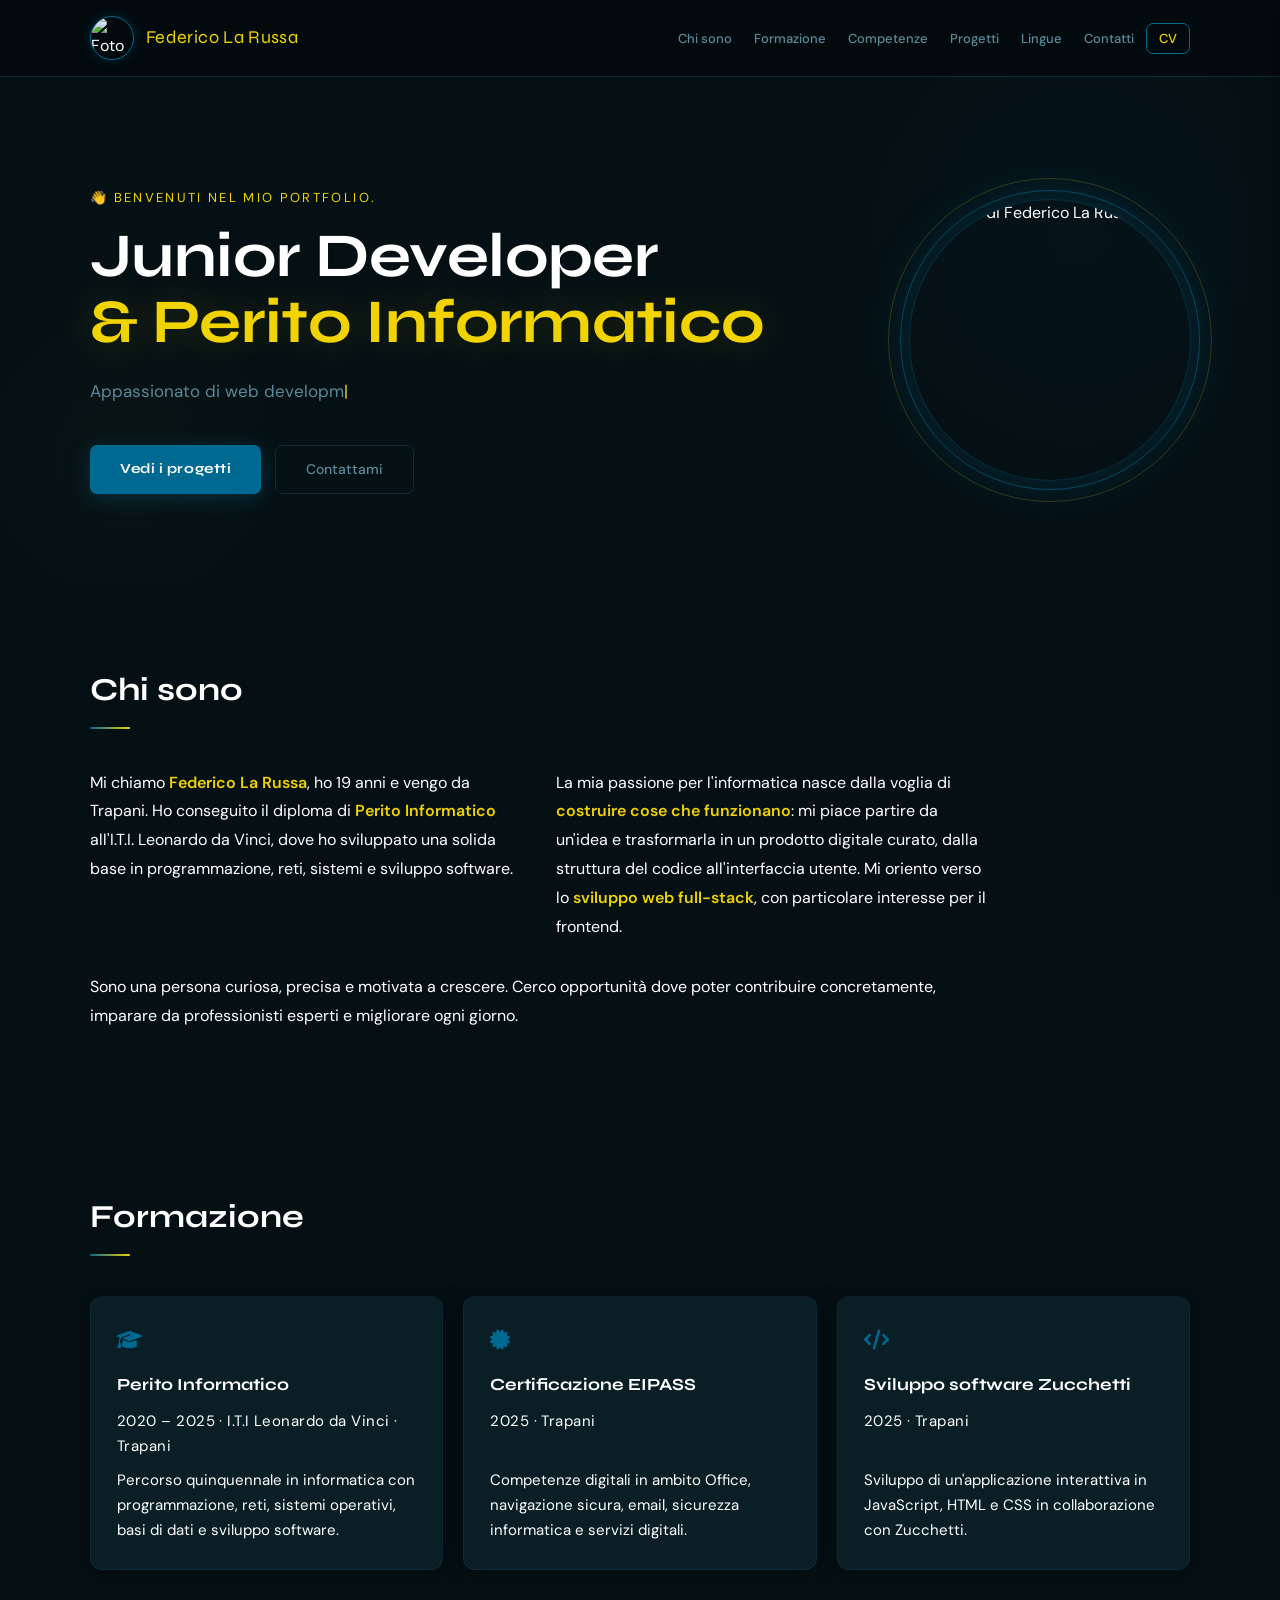
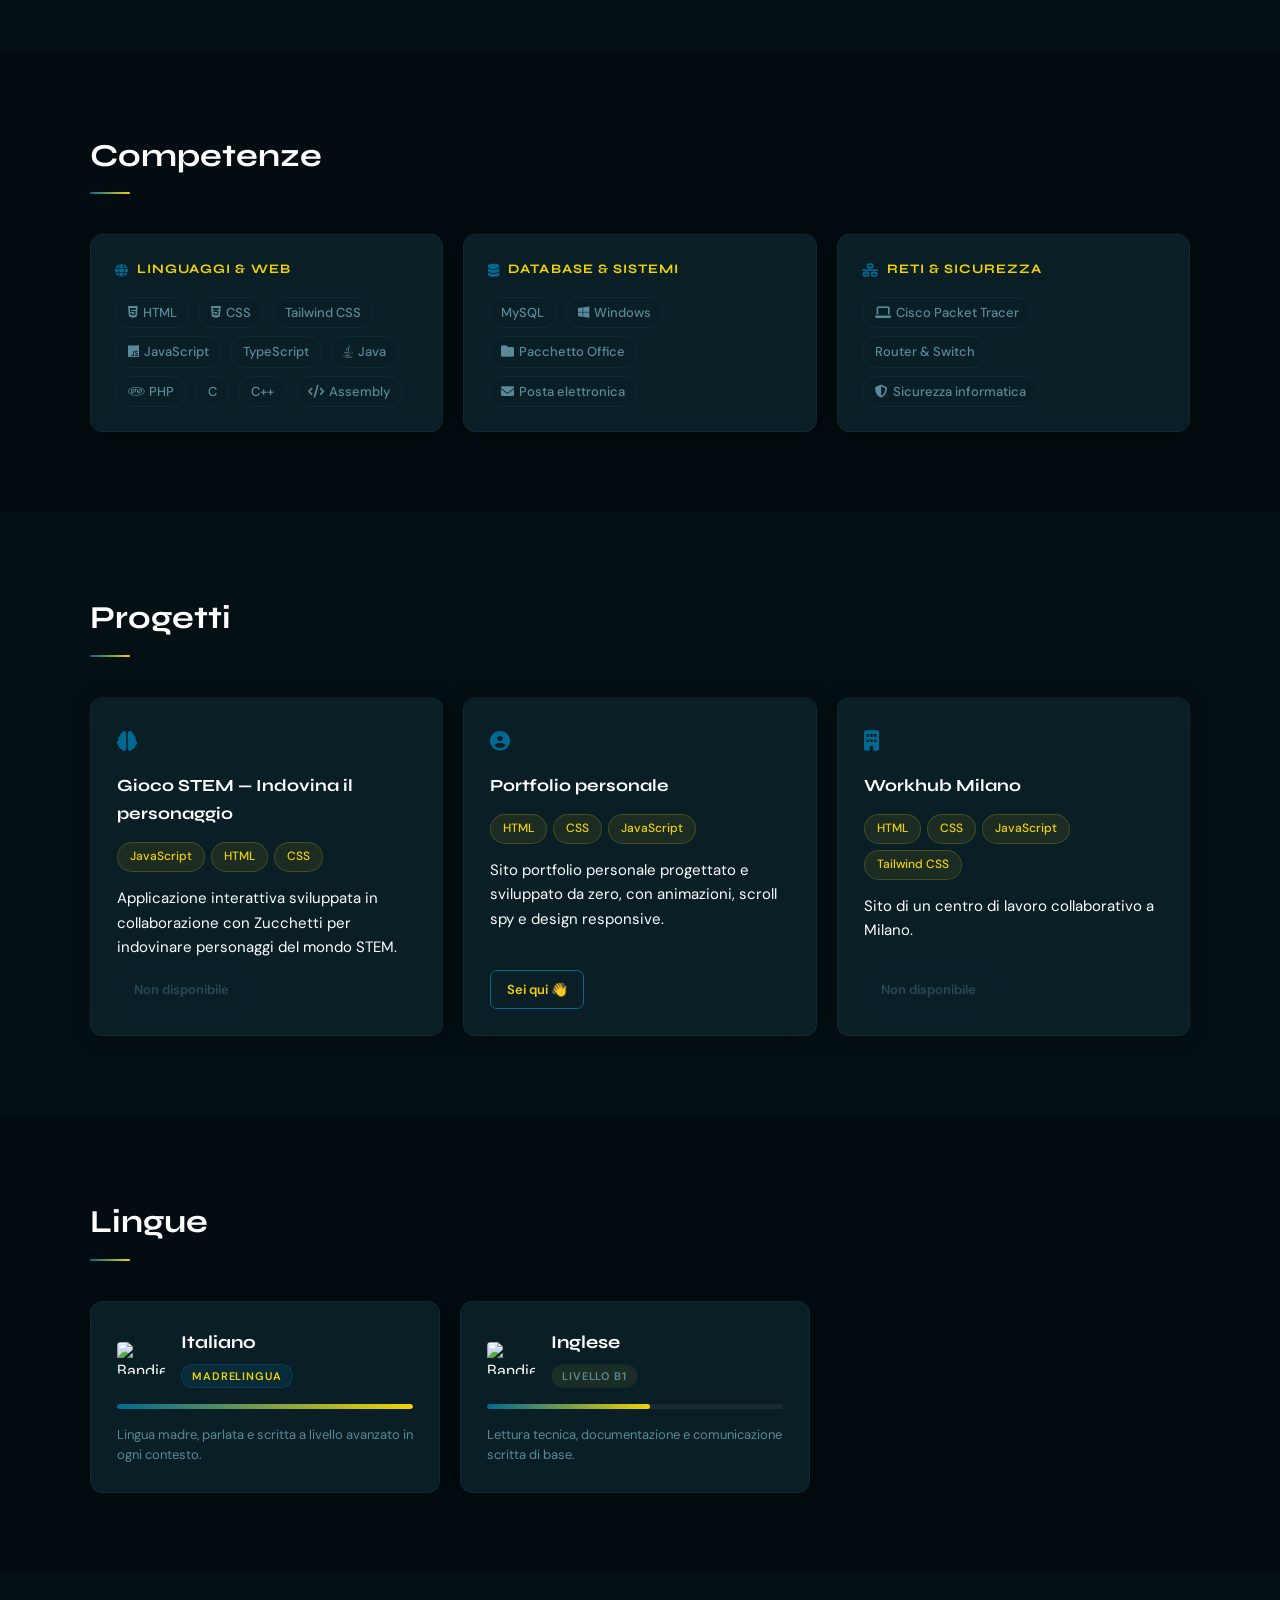
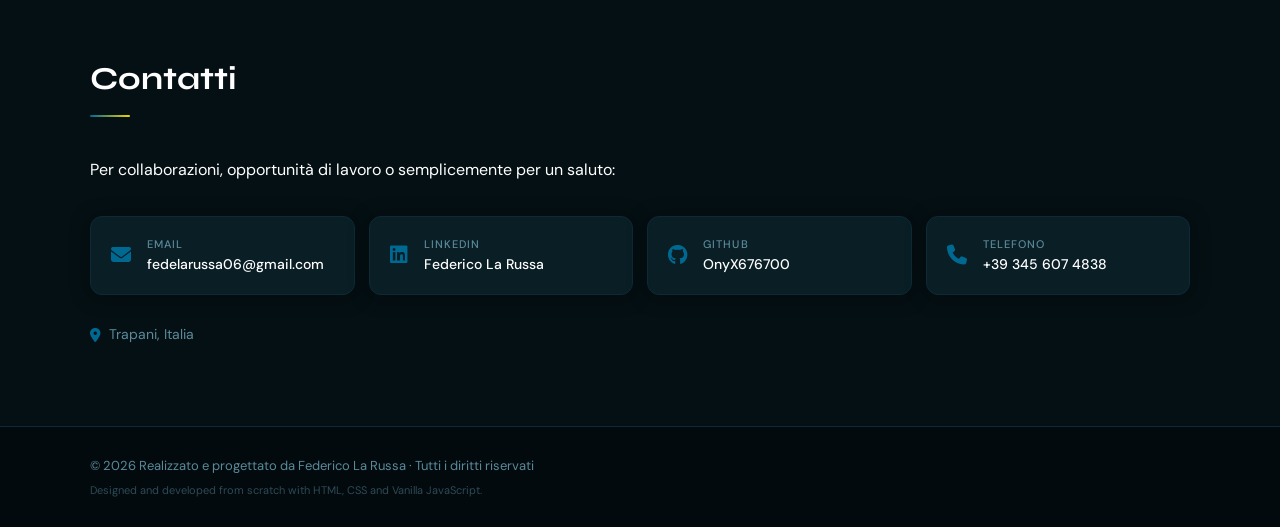
==== commit 8422f903: "fix link linkedin" ====
--- a/index.html
+++ b/index.html
@@ -265,11 +265,11 @@
             <span class="contact-value">fedelarussa06@gmail.com</span>
           </div>
         </a>
-        <a href="https://www.linkedin.com/in/federico-la-russa-06/" target="_blank" rel="noopener" class="contact-card">
+        <a href="https://www.linkedin.com/in/federico-la-russa-520085381/" target="_blank" rel="noopener" class="contact-card">
           <i class="fa-brands fa-linkedin"></i>
           <div>
             <span class="contact-label">LinkedIn</span>
-            <span class="contact-value">federico-la-russa-06</span>
+            <span class="contact-value">Federico La Russa</span>
           </div>
         </a>
         <a href="https://github.com/OnyX676700" target="_blank" rel="noopener" class="contact-card">
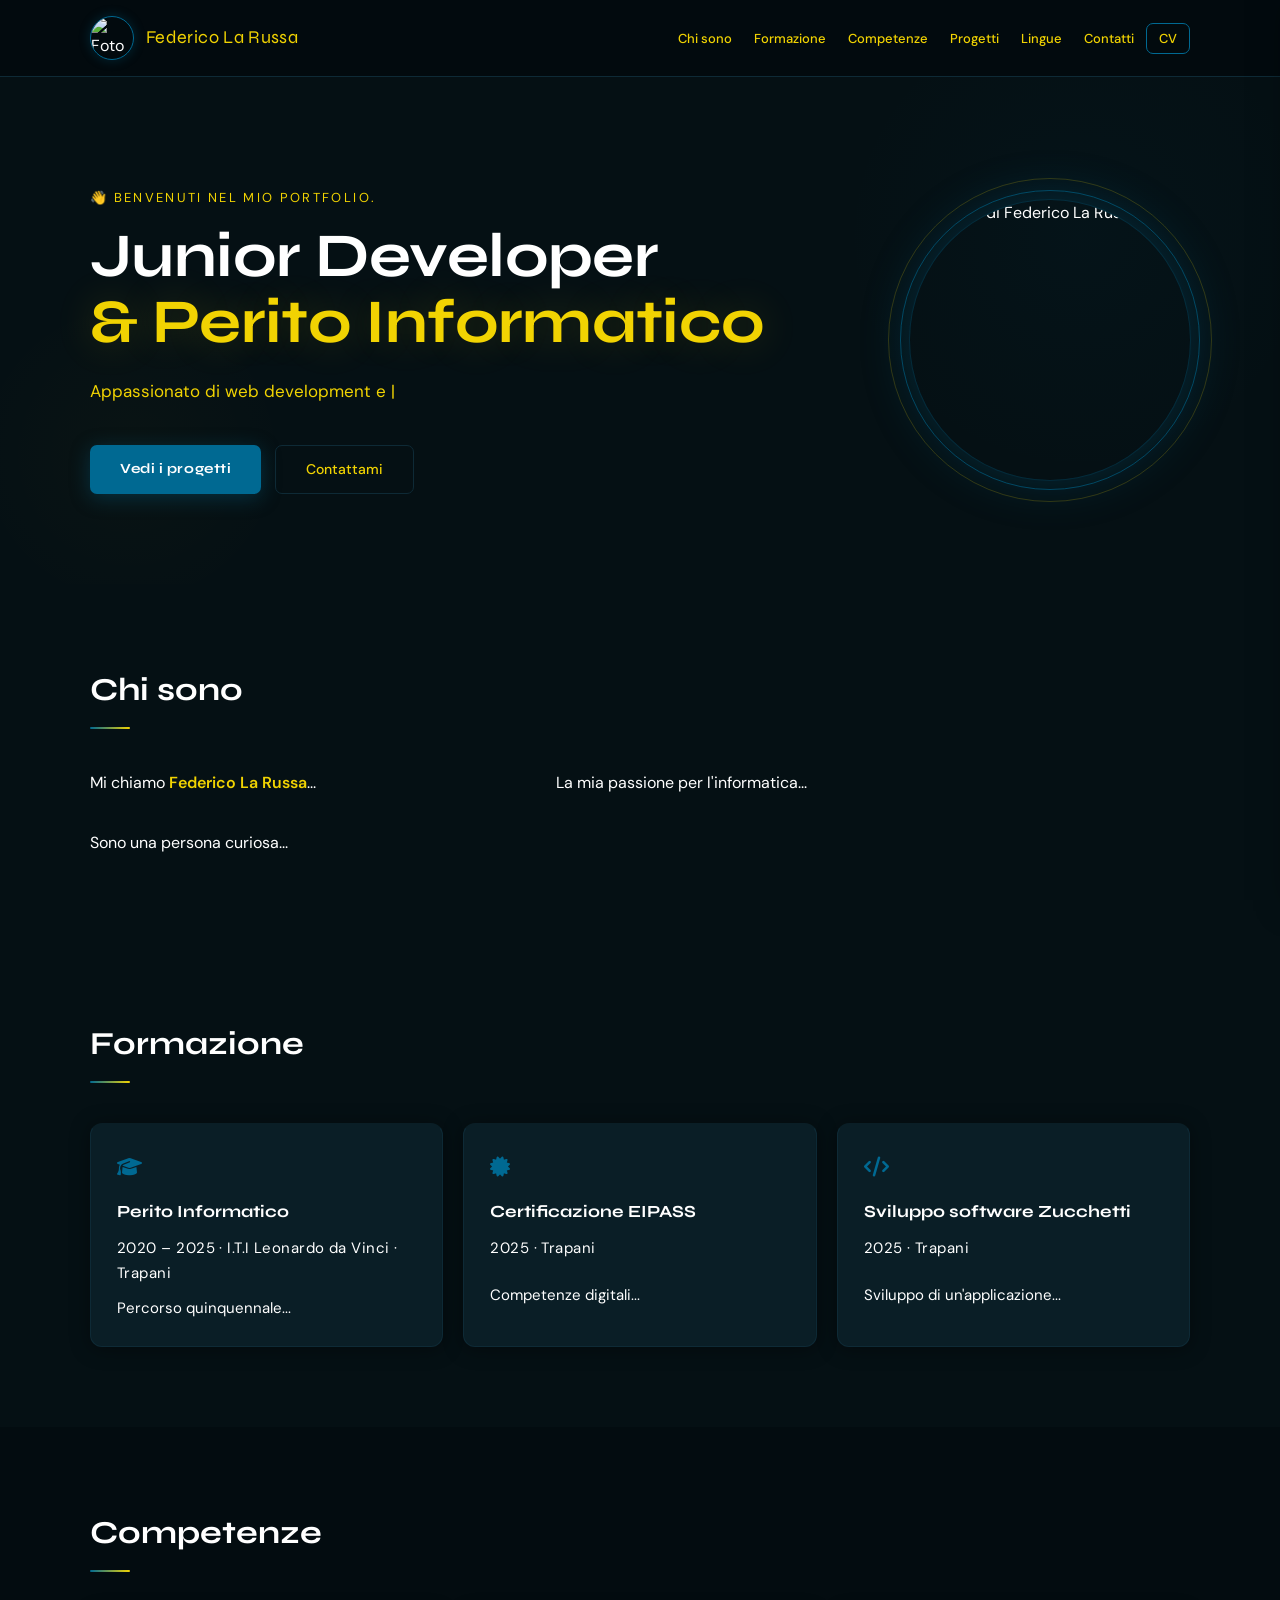
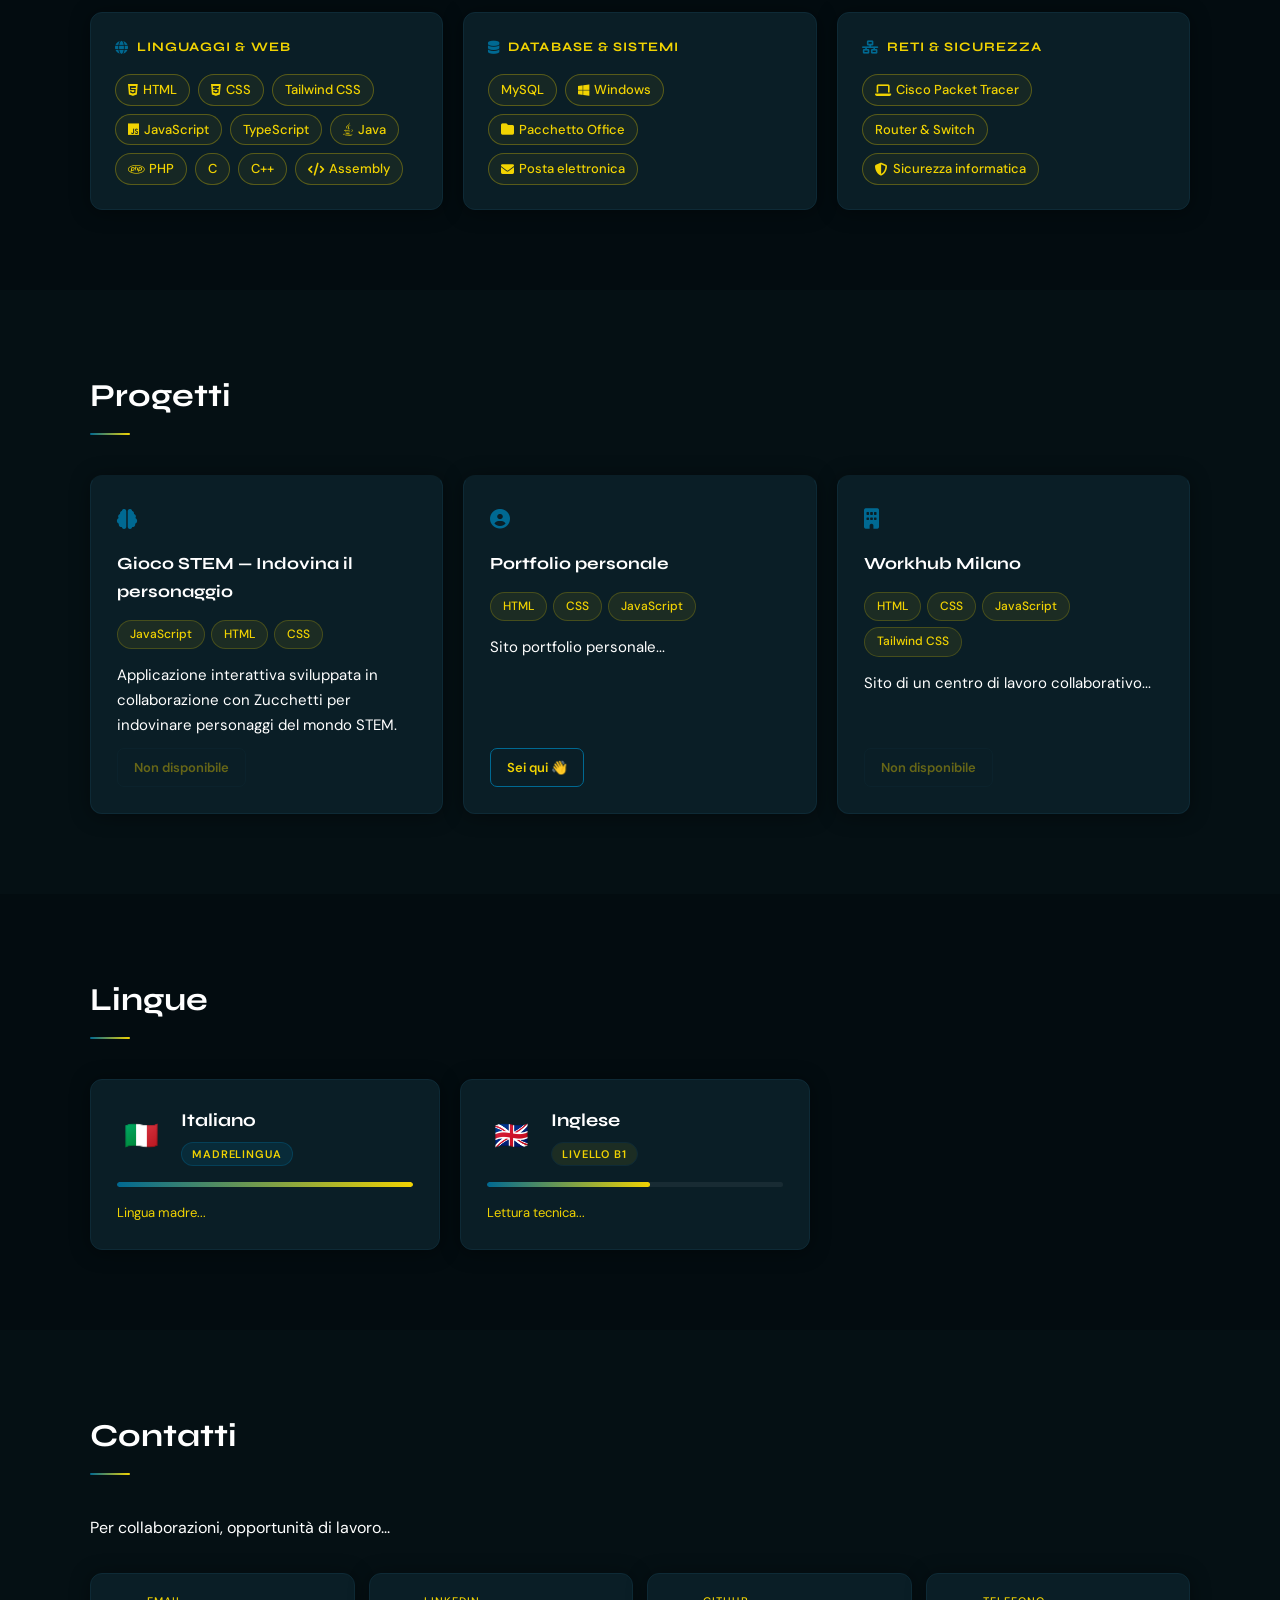
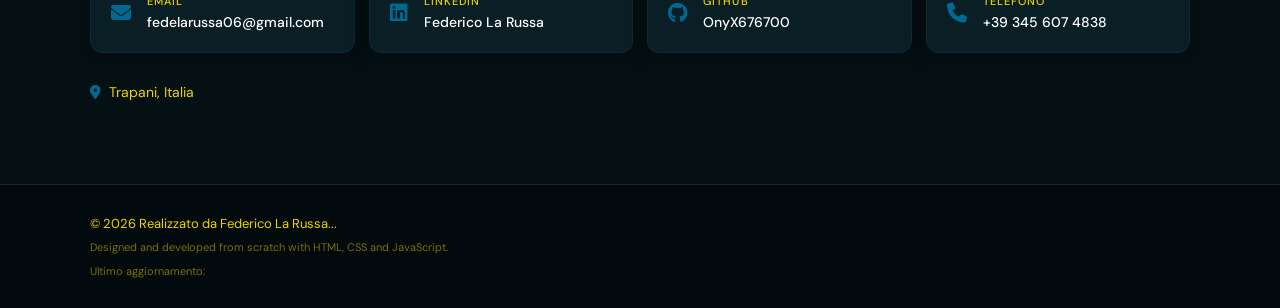
==== commit 70cdf5c7: "commenti sistemati e colori badge" ====
--- a/index.html
+++ b/index.html
@@ -1,39 +1,87 @@
 <!DOCTYPE html>
 <html lang="it">
+
 <head>
+
+  <!-- Imposta la codifica dei caratteri -->
   <meta charset="UTF-8">
+  
+  <!-- Titolo che appare nella tab del browser -->
   <title>Personal Portfolio</title>
+  
+  <!-- Rende il sito responsive: si adatta a mobile e tablet -->
   <meta name="viewport" content="width=device-width, initial-scale=1">
+  
+  <!-- Icona piccola che appare nella tab del browser (favicon) -->
   <link rel="icon" href="img/logo.png" type="image/jpeg">
+  
+  <!-- Icona quando si salva il sito nella home screen di iPhone/iPad -->
   <link rel="apple-touch-icon" href="img/logo.png">
-  <meta name="description" content="Portfolio di Federico La Russa, Junior Developer e Perito Informatico da Trapani.">
+  
+  <!-- Descrizione che appare sotto il titolo nei risultati di Google -->
+  <meta name="description" content="Portfolio di Federico La Russa...">
+  
+  <!-- Dichiara l'autore della pagina (utile per SEO) -->
   <meta name="author" content="Federico La Russa">
-  <meta property="og:url" content="https://tuosito.it">
+  
+  <!-- URL canonico della pagina -->
+  <meta property="og:url" content="https://onyx676700.github.io/Portfolio/">
+  
+    <!-- Nome del sito mostrato sui social -->
   <meta property="og:site_name" content="Federico La Russa Portfolio">
+  
+  <!-- Titolo mostrato nell'anteprima social -->
   <meta property="og:title" content="Personal Portfolio">
-  <meta property="og:description" content="Portfolio di Federico La Russa, Junior Developer e Perito Informatico.">
+  
+  <!-- Descrizione mostrata nell'anteprima social -->
+  <meta property="og:description" content="Portfolio di Federico La Russa...">
+  
+  <!-- Tipo di contenuto (website, article, ecc.) -->
   <meta property="og:type" content="website">
+  
+  <!-- Immagine di anteprima quando il link viene condiviso -->
   <meta property="og:image" content="img/Pic.png">
+
+
+  <!-- Google Fonts: carica i font Syne (titoli) e DM Sans (testo) -->
   <link rel="preconnect" href="https://fonts.googleapis.com">
   <link rel="preconnect" href="https://fonts.gstatic.com" crossorigin>
+
+  <!-- preconnect: si connette in anticipo a Google per caricare i font più veloce -->
   <link href="https://fonts.googleapis.com/css2?family=Syne:wght@700;800&family=DM+Sans:wght@400;500&display=swap" rel="stylesheet">
+
+  <!-- Font Awesome: libreria di icone (es. envelope, github, linkedin...) -->
   <link rel="stylesheet" href="https://cdnjs.cloudflare.com/ajax/libs/font-awesome/6.5.2/css/all.min.css">
+  
+  <!-- Foglio di stile CSS del sito -->
   <link rel="stylesheet" href="styles.css">
+  
+<!-- Script -->
   <script src="function.js" defer></script>
+  
 </head>
+
 <body>
 
+<!-- HEADER -->
 <header id="site-header">
+
+  <!-- Overlay scuro che appare dietro il menu mobile quando è aperto -->
   <div class="menu-overlay" id="menu-overlay"></div>
+ 
   <div class="container header-content">
 
+    <!-- Logo / nome a sinistra -->
     <div class="header-left">
-      <img src="img/Pic.png" alt="Foto di Federico La Russa" class="profile-pic" width="44" height="44" fetchpriority="high">
+      <img src="img/Pic.png" alt="Foto di Federico La Russa" class="profile-pic"
+           width="44" height="44" fetchpriority="high" loading="eager">
       <span class="header-name">Federico La Russa</span>
     </div>
 
-    <!-- Nav desktop -->
+    <!-- Navigazione desktop (visibile solo su schermi grandi) -->
     <nav class="nav-desktop" aria-label="Navigazione principale">
+
+    <!-- aria-label: descrive la nav agli screen reader (accessibilità) -->
       <ul>
         <li><a href="#about"     data-nav>Chi sono</a></li>
         <li><a href="#education" data-nav>Formazione</a></li>
@@ -45,17 +93,23 @@
       </ul>
     </nav>
 
-    <!-- Hamburger (mobile/tablet) -->
-    <button class="hamburger" id="hamburger" aria-label="Apri menu" aria-expanded="false">
+    <!-- Bottone hamburger visibile solo su mobile/tablet -->
+    <button class="hamburger" id="hamburger"
+            aria-label="Apri menu" aria-expanded="false">
+    <!-- aria-expanded: dice agli screen reader se il menu è aperto o chiuso -->
       <span></span>
       <span></span>
       <span></span>
+      <!-- I tre <span> formano le tre linee dell'icona hamburger via CSS -->
     </button>
 
   </div>
 
-  <!-- Tendina mobile -->
-  <nav class="nav-mobile" id="nav-mobile" aria-label="Menu mobile" aria-hidden="true">
+  <!-- Menu laterale (sidebar) che appare su mobile quando si clicca hamburger -->
+  <nav class="nav-mobile" id="nav-mobile"
+       aria-label="Menu mobile" aria-hidden="true">
+  <!-- aria-hidden="true": nascosto agli screen reader finché non è aperto -->
+
     <ul>
       <li><a href="#about"     data-nav data-mobile-nav>Chi sono</a></li>
       <li><a href="#education" data-nav data-mobile-nav>Formazione</a></li>
@@ -68,124 +122,168 @@
   </nav>
 </header>
 
+<!-- Bottone "torna su" che appare dopo aver scrollato verso il basso -->
+<button class="back-to-top" id="back-to-top" aria-label="Torna in cima">
+
+  <!-- Icona freccia su di Font Awesome -->
+  <i class="fa-solid fa-chevron-up"></i>
+  
+</button>
+
 <main>
-
-  <!-- HERO -->
-  <section id="hero">
+<!-- MAIN: contenuto principale della pagina -->
+
+  <!-- SEZIONE HERO -->
+  <section id="hero" aria-label="Presentazione">
     <div class="container hero-layout">
+
+      <!-- Testo a sinistra -->
       <div class="hero-text">
         <p class="hero-label">👋 Benvenuti nel mio portfolio.</p>
-        <h1>Junior Developer<br><span class="accent">&amp; Perito Informatico</span></h1>
+        <h1>Junior Developer<br>
+          <span class="accent">&amp; Perito Informatico</span>
+        </h1>
+        <!-- Paragrafo vuoto: il JS scriverà qui l'effetto "macchina da scrivere" -->
         <p class="hero-sub" id="typing-target"></p>
+        
+        <!-- CTA = Call To Action: bottoni di azione principali -->
         <div class="hero-cta">
+          
           <a href="#projects" class="btn-primary">Vedi i progetti</a>
           <a href="#contact"  class="btn-ghost">Contattami</a>
         </div>
       </div>
+
+      <!-- Foto a destra -->
       <div class="hero-image">
         <div class="avatar-ring">
-          <img src="img/Pic.png" alt="Ritratto di Federico La Russa" class="avatar" width="280" height="280">
-        </div>
-      </div>
-    </div>
-  </section>
-
-  <!-- CHI SONO -->
+          <!-- avatar-ring: cerchio decorativo intorno alla foto (fatto in CSS) -->
+          <img src="img/Pic.png" alt="Ritratto di Federico La Russa"
+               class="avatar" width="280" height="280" loading="eager">
+        </div>
+      </div>
+
+    </div>
+  </section>
+
+  <!-- SEZIONE CHI SONO -->
   <section id="about">
     <div class="container">
       <h2 class="section-title reveal">Chi sono</h2>
+      <!-- reveal: classe usata dal JS per animare l'apparizione quando si scrolla -->
       <div class="about-grid reveal">
-        <p>Mi chiamo <strong>Federico La Russa</strong>, ho 19 anni e vengo da Trapani. Ho conseguito il diploma di <strong>Perito Informatico</strong> all'I.T.I. Leonardo da Vinci, dove ho sviluppato una solida base in programmazione, reti, sistemi e sviluppo software.</p>
-        <p>La mia passione per l'informatica nasce dalla voglia di <strong>costruire cose che funzionano</strong>: mi piace partire da un'idea e trasformarla in un prodotto digitale curato, dalla struttura del codice all'interfaccia utente. Mi oriento verso lo <strong>sviluppo web full-stack</strong>, con particolare interesse per il frontend.</p>
-        <p>Sono una persona curiosa, precisa e motivata a crescere. Cerco opportunità dove poter contribuire concretamente, imparare da professionisti esperti e migliorare ogni giorno.</p>
-      </div>
-    </div>
-  </section>
-
-  <!-- FORMAZIONE -->
+        <p>Mi chiamo <strong>Federico La Russa</strong>...</p>
+        <p>La mia passione per l'informatica...</p>
+        <p>Sono una persona curiosa...</p>
+      </div>
+    </div>
+  </section>
+
+  <!-- SEZIONE FORMAZIONE -->
   <section id="education">
     <div class="container">
       <h2 class="section-title reveal">Formazione</h2>
       <div class="cards">
+
+        <!-- card -->
         <article class="card reveal">
+
+          <!-- Icona cappello di laurea da Font Awesome -->
           <div class="card-icon"><i class="fa-solid fa-graduation-cap"></i></div>
           <h3>Perito Informatico</h3>
           <p class="card-meta">2020 – 2025 · I.T.I Leonardo da Vinci · Trapani</p>
-          <p>Percorso quinquennale in informatica con programmazione, reti, sistemi operativi, basi di dati e sviluppo software.</p>
-        </article>
+          <p>Percorso quinquennale...</p>
+        </article>
+
         <article class="card reveal">
           <div class="card-icon"><i class="fa-solid fa-certificate"></i></div>
           <h3>Certificazione EIPASS</h3>
           <p class="card-meta">2025 · Trapani</p>
-          <p>Competenze digitali in ambito Office, navigazione sicura, email, sicurezza informatica e servizi digitali.</p>
-        </article>
+          <p>Competenze digitali...</p>
+        </article>
+
         <article class="card reveal">
           <div class="card-icon"><i class="fa-solid fa-code"></i></div>
           <h3>Sviluppo software Zucchetti</h3>
           <p class="card-meta">2025 · Trapani</p>
-          <p>Sviluppo di un'applicazione interattiva in JavaScript, HTML e CSS in collaborazione con Zucchetti.</p>
-        </article>
-      </div>
-    </div>
-  </section>
-
-  <!-- COMPETENZE -->
+          <p>Sviluppo di un'applicazione...</p>
+        </article>
+
+      </div>
+    </div>
+  </section>
+
+  <!-- SEZIONE COMPETENZE -->
   <section id="skills">
     <div class="container">
       <h2 class="section-title reveal">Competenze</h2>
       <div class="skills-grid">
+
         <div class="skill-group reveal">
           <h3><i class="fa-solid fa-globe"></i> Linguaggi &amp; Web</h3>
+
+          <!-- Ogni badge è un'etichetta visiva per una tecnologia -->
           <div class="badges">
+            
             <span class="badge"><i class="fa-brands fa-html5"></i> HTML</span>
             <span class="badge"><i class="fa-brands fa-css3-alt"></i> CSS</span>
-            <span class="badge"> Tailwind CSS</span>
+            <span class="badge">Tailwind CSS</span>
             <span class="badge"><i class="fa-brands fa-js"></i> JavaScript</span>
-            <span class="badge"> TypeScript</span>
+            <span class="badge">TypeScript</span>
             <span class="badge"><i class="fa-brands fa-java"></i> Java</span>
             <span class="badge"><i class="fa-brands fa-php"></i> PHP</span>
-            <span class="badge"> C</span>
-            <span class="badge"> C++</span>
+            <span class="badge">C</span>
+            <span class="badge">C++</span>
             <span class="badge"><i class="fa-solid fa-code"></i> Assembly</span>
           </div>
         </div>
+
         <div class="skill-group reveal">
           <h3><i class="fa-solid fa-database"></i> Database &amp; Sistemi</h3>
           <div class="badges">
-            <span class="badge"> MySQL</span>
+            <span class="badge">MySQL</span>
             <span class="badge"><i class="fa-brands fa-windows"></i> Windows</span>
             <span class="badge"><i class="fa-solid fa-folder"></i> Pacchetto Office</span>
             <span class="badge"><i class="fa-solid fa-envelope"></i> Posta elettronica</span>
           </div>
         </div>
+
         <div class="skill-group reveal">
           <h3><i class="fa-solid fa-network-wired"></i> Reti &amp; Sicurezza</h3>
           <div class="badges">
             <span class="badge"><i class="fa-solid fa-laptop"></i> Cisco Packet Tracer</span>
-            <span class="badge"> Router &amp; Switch</span>
+            <span class="badge">Router &amp; Switch</span>
             <span class="badge"><i class="fa-solid fa-shield-alt"></i> Sicurezza informatica</span>
           </div>
         </div>
-      </div>
-    </div>
-  </section>
-
-  <!-- PROGETTI -->
+
+      </div>
+    </div>
+  </section>
+
+  <!-- SEZIONE PROGETTI -->
   <section id="projects">
     <div class="container">
       <h2 class="section-title reveal">Progetti</h2>
       <div class="projects-grid">
+
         <article class="card card--project reveal">
           <div class="card-icon"><i class="fa-solid fa-brain"></i></div>
           <h3>Gioco STEM — Indovina il personaggio</h3>
           <div class="tech-badges">
+
+            <!-- Badge con le tecnologie usate nel progetto -->
             <span class="badge badge--tech">JavaScript</span>
             <span class="badge badge--tech">HTML</span>
             <span class="badge badge--tech">CSS</span>
           </div>
           <p>Applicazione interattiva sviluppata in collaborazione con Zucchetti per indovinare personaggi del mondo STEM.</p>
-          <a href="#" class="btn-card disabled" aria-disabled="true">Non disponibile</a>
-        </article>
+          <a href="#" class="btn-card disabled" aria-disabled="true" tabindex="-1">
+            Non disponibile
+          </a>
+
+        </article>
+
         <article class="card card--project reveal">
           <div class="card-icon"><i class="fa-solid fa-user-circle"></i></div>
           <h3>Portfolio personale</h3>
@@ -194,9 +292,10 @@
             <span class="badge badge--tech">CSS</span>
             <span class="badge badge--tech">JavaScript</span>
           </div>
-          <p>Sito portfolio personale progettato e sviluppato da zero, con animazioni, scroll spy e design responsive.</p>
+          <p>Sito portfolio personale...</p>
           <a href="#" class="btn-card">Sei qui 👋</a>
         </article>
+
         <article class="card card--project reveal">
           <div class="card-icon"><i class="fa-solid fa-building"></i></div>
           <h3>Workhub Milano</h3>
@@ -206,72 +305,97 @@
             <span class="badge badge--tech">JavaScript</span>
             <span class="badge badge--tech">Tailwind CSS</span>
           </div>
-          <p>Sito di un centro di lavoro collaborativo a Milano.</p>
-          <a href="#" class="btn-card disabled" aria-disabled="true">Non disponibile</a>
-        </article>
-      </div>
-    </div>
-  </section>
-
-  <!-- LINGUE -->
+          <p>Sito di un centro di lavoro collaborativo...</p>
+          <a href="#" class="btn-card disabled" aria-disabled="true" tabindex="-1">
+            Non disponibile
+          </a>
+        </article>
+
+      </div>
+    </div>
+  </section>
+
+  <!-- SEZIONE LINGUE -->
   <section id="languages">
     <div class="container">
       <h2 class="section-title reveal">Lingue</h2>
       <div class="languages-grid">
+
         <div class="language-card reveal">
           <div class="language-header">
             <div class="language-flag-wrap">
-              <img src="https://flagcdn.com/w80/it.png" alt="Bandiera Italia" class="language-flag-img">
+              <img src="https://flagcdn.com/w80/it.png" alt="Bandiera Italia" class="language-flag-img" loading="lazy" onerror="this.style.display='none';this.parentElement.innerHTML='🇮🇹'">
+              <!-- onerror: se l'immagine non carica, mostra l'emoji della bandiera -->
             </div>
             <div>
               <h3>Italiano</h3>
               <span class="language-level native">Madrelingua</span>
             </div>
           </div>
-          <div class="language-bar-wrap-bar">
+          <div class="language-bar-wrap">
+
+            <!-- --bar-width: variabile CSS custom passata inline per la larghezza della barra -->
             <div class="language-bar" style="--bar-width: 100%"></div>
-          </div>
-          <p class="language-note">Lingua madre, parlata e scritta a livello avanzato in ogni contesto.</p>
-        </div>
+            
+          </div>
+          <p class="language-note">Lingua madre...</p>
+        </div>
+
         <div class="language-card reveal">
           <div class="language-header">
             <div class="language-flag-wrap">
-              <img src="https://flagcdn.com/w80/gb.png" alt="Bandiera UK" class="language-flag-img">
+              <img src="https://flagcdn.com/w80/gb.png"
+                   alt="Bandiera UK"
+                   class="language-flag-img"
+                   loading="lazy"
+                   onerror="this.style.display='none';this.parentElement.innerHTML='🇬🇧'">
             </div>
             <div>
               <h3>Inglese</h3>
               <span class="language-level b1">Livello B1</span>
             </div>
           </div>
-          <div class="language-bar-wrap-bar">
+          <div class="language-bar-wrap">
+
+            <!-- 55%: rappresenta il livello B1 sulla barra -->
             <div class="language-bar" style="--bar-width: 55%"></div>
-          </div>
-          <p class="language-note">Lettura tecnica, documentazione e comunicazione scritta di base.</p>
-        </div>
-      </div>
-    </div>
-  </section>
-
-  <!-- CONTATTI -->
+            
+          </div>
+          <p class="language-note">Lettura tecnica...</p>
+        </div>
+
+      </div>
+    </div>
+  </section>
+
+  <!-- SEZIONE CONTATTI -->
   <section id="contact">
     <div class="container">
       <h2 class="section-title reveal">Contatti</h2>
-      <p class="contact-intro reveal">Per collaborazioni, opportunità di lavoro o semplicemente per un saluto:</p>
+      <p class="contact-intro reveal">Per collaborazioni, opportunità di lavoro...</p>
       <div class="contact-grid reveal">
+
+        <!-- mailto: apre il client email dell'utente -->
         <a href="mailto:fedelarussa06@gmail.com" class="contact-card">
+      
           <i class="fa-solid fa-envelope"></i>
           <div>
             <span class="contact-label">Email</span>
             <span class="contact-value">fedelarussa06@gmail.com</span>
           </div>
         </a>
-        <a href="https://www.linkedin.com/in/federico-la-russa-520085381/" target="_blank" rel="noopener" class="contact-card">
+
+        <!-- target="_blank": apre in una nuova tab -->
+        <!-- rel="noopener": sicurezza — impedisce alla pagina esterna di accedere alla tua -->
+        <a href="https://www.linkedin.com/in/..." target="_blank" rel="noopener" class="contact-card">
+
           <i class="fa-brands fa-linkedin"></i>
           <div>
             <span class="contact-label">LinkedIn</span>
             <span class="contact-value">Federico La Russa</span>
           </div>
         </a>
+
         <a href="https://github.com/OnyX676700" target="_blank" rel="noopener" class="contact-card">
           <i class="fa-brands fa-github"></i>
           <div>
@@ -279,24 +403,36 @@
             <span class="contact-value">OnyX676700</span>
           </div>
         </a>
+
+        <!-- tel: su mobile apre direttamente il telefono per chiamare -->
         <a href="tel:+393456074838" class="contact-card">
+        
           <i class="fa-solid fa-phone"></i>
           <div>
             <span class="contact-label">Telefono</span>
             <span class="contact-value">+39 345 607 4838</span>
           </div>
         </a>
-      </div>
-      <p class="contact-location reveal"><i class="fa-solid fa-map-marker-alt"></i> Trapani, Italia</p>
+
+      </div>
+      <p class="contact-location reveal">
+        <i class="fa-solid fa-map-marker-alt"></i> Trapani, Italia
+      </p>
     </div>
   </section>
 
 </main>
 
+<!-- FOOTER -->
 <footer>
   <div class="container footer-inner">
-    <p>© <span id="year"></span> Realizzato e progettato da Federico La Russa · Tutti i diritti riservati</p>
-    <p class="small">Designed and developed from scratch with HTML, CSS and Vanilla JavaScript.</p>
+
+    <!-- id="year": il JS inserirà qui l'anno corrente in automatico -->
+    <p>© <span id="year"></span> Realizzato da Federico La Russa...</p>
+    <p class="small">Designed and developed from scratch with HTML, CSS and JavaScript.</p>
+    
+    <!-- id="last-updated": il JS inserirà qui la data dell'ultimo aggiornamento -->
+    <p class="small footer-updated"> Ultimo aggiornamento: <span id="last-updated"></span> </p>
   </div>
 </footer>
 
--- a/styles.css
+++ b/styles.css
@@ -84,13 +84,13 @@
   flex-shrink: 0;
 }
 
-/* ── Nav desktop ── */
+/* Nav desktop */
 .nav-desktop { display: flex; align-items: center; }
 .nav-desktop ul { display: flex; gap: 2px; list-style: none; flex-wrap: nowrap; }
 .nav-desktop a {
   font-size: 13px;
   font-weight: 500;
-  color: var(--text-muted);
+  color: var(--accent-light);
   padding: 6px 10px;
   border-radius: var(--radius-sm);
   transition: color var(--transition);
@@ -124,7 +124,7 @@
   color: var(--bg) !important;
 }
 
-/* ── Hamburger ── */
+/* Hamburger */
 .hamburger {
   display: none;
   flex-direction: column;
@@ -153,7 +153,7 @@
 .hamburger.open span:nth-child(2) { opacity: 0; }
 .hamburger.open span:nth-child(3) { transform: translateY(-7px) rotate(-45deg); }
 
-/* ── Overlay scuro ── */
+/* Overlay */
 .menu-overlay {
   position: fixed;
   inset: 0;
@@ -163,12 +163,9 @@
   transition: opacity 0.3s ease;
   z-index: 250;
 }
-.menu-overlay.active {
-  opacity: 1;
-  pointer-events: all;
-}
-
-/* ── Nav mobile: sidebar da destra ── */
+.menu-overlay.active { opacity: 1; pointer-events: all; }
+
+/* Nav mobile */
 .nav-mobile {
   position: fixed;
   top: 0;
@@ -184,14 +181,13 @@
   transition: right 0.35s cubic-bezier(0.4, 0, 0.2, 1);
 }
 .nav-mobile.open { right: 0; }
-
 .nav-mobile ul { list-style: none; padding: 8px 0 24px; }
 .nav-mobile ul li a {
   display: block;
   padding: 13px 24px;
   font-size: 15px;
   font-weight: 500;
-  color: var(--text-muted);
+  color: var(--accent-light);
   border-left: 2px solid transparent;
   transition: color var(--transition), background var(--transition),
               border-color var(--transition), padding-left var(--transition);
@@ -203,9 +199,7 @@
   border-left-color: var(--accent-light);
   padding-left: 30px;
 }
-.nav-mobile ul li.nav-cv-item {
-  padding: 12px 20px 4px;
-}
+.nav-mobile ul li.nav-cv-item { padding: 12px 20px 4px; }
 .nav-mobile ul li.nav-cv-item a {
   border: 1px solid var(--accent) !important;
   border-left: 1px solid var(--accent) !important;
@@ -222,6 +216,34 @@
 }
 
 /* =============================================
+   BOTTONE TORNA SU
+   ============================================= */
+.back-to-top {
+  position: fixed;
+  bottom: 28px;
+  right: 24px;
+  width: 44px;
+  height: 44px;
+  border-radius: 50%;
+  background: var(--accent);
+  color: var(--text);
+  border: none;
+  cursor: pointer;
+  display: flex;
+  align-items: center;
+  justify-content: center;
+  font-size: 16px;
+  box-shadow: 0 4px 20px rgba(0,105,146,0.4);
+  z-index: 150;
+  opacity: 0;
+  transform: translateY(12px);
+  pointer-events: none;
+  transition: opacity 0.3s ease, transform 0.3s ease, background var(--transition);
+}
+.back-to-top.visible { opacity: 1; transform: translateY(0); pointer-events: all; }
+.back-to-top:hover { background: var(--accent-light); color: var(--bg); }
+
+/* =============================================
    HERO
    ============================================= */
 #hero {
@@ -275,7 +297,7 @@
 }
 .hero-sub {
   font-size: 17px;
-  color: var(--text-muted);
+  color: var(--accent-light);
   max-width: 480px;
   margin-bottom: 40px;
   min-height: 28px;
@@ -306,7 +328,7 @@
   box-shadow: 0 8px 28px rgba(241,211,2,0.3);
 }
 .btn-ghost {
-  color: var(--text-muted);
+  color: var(--accent-light);
   font-weight: 500;
   padding: 12px 30px;
   border-radius: var(--radius-sm);
@@ -411,7 +433,7 @@
 }
 .card-icon { font-size: 20px; color: var(--accent); margin-bottom: 4px; }
 .card h3 { font-family: var(--font-display); font-size: 17px; color: var(--text); }
-.card-meta { font-size: 12px; color: var(--text-muted); letter-spacing: 0.03em; }
+.card-meta { font-size: 12px; color: var(--accent-light); letter-spacing: 0.03em; }
 .card p { font-size: 15px; color: var(--text); line-height: 1.65; flex: 1; }
 .tech-badges { display: flex; flex-wrap: wrap; gap: 6px; margin: 4px 0; }
 .btn-card {
@@ -434,9 +456,10 @@
 }
 .btn-card.disabled {
   border-color: var(--card-border);
-  color: var(--text-muted);
+  color: var(--accent-light);
   opacity: 0.4;
   pointer-events: none;
+  cursor: default;
 }
 
 /* =============================================
@@ -447,7 +470,7 @@
   align-items: center;
   gap: 5px;
   background: var(--bg-card);
-  color: var(--text-muted);
+  color: var(--accent-light);
   font-size: 13px;
   font-weight: 500;
   padding: 4px 12px;
@@ -502,6 +525,18 @@
 }
 .skill-group h3 i { color: var(--accent); }
 .badges { display: flex; flex-wrap: wrap; gap: 8px; }
+
+/* Badge gialli SOLO nella sezione competenze */
+.skill-group .badge {
+  color: var(--accent-light);
+  border-color: rgba(241, 211, 2, 0.3);
+  background: rgba(241, 211, 2, 0.05);
+}
+.skill-group .badge:hover {
+  background: rgba(241, 211, 2, 0.12);
+  color: var(--text);
+  border-color: var(--accent-light);
+}
 
 /* =============================================
    PROGETTI
@@ -540,7 +575,16 @@
   border-color: var(--accent);
 }
 .language-header { display: flex; align-items: center; gap: 16px; }
-.language-flag-wrap { width: 48px; height: 32px; border-radius: 4px; overflow: hidden; flex-shrink: 0; }
+.language-flag-wrap {
+  width: 48px;
+  height: 32px;
+  border-radius: 4px;
+  overflow: hidden;
+  flex-shrink: 0;
+  font-size: 28px;
+  line-height: 32px;
+  text-align: center;
+}
 .language-flag-img { width: 100%; height: 100%; object-fit: cover; }
 .language-header h3 {
   font-family: var(--font-display);
@@ -564,10 +608,10 @@
 }
 .language-level.b1 {
   background: rgba(241,211,2,0.08);
-  color: var(--text-muted);
+  color: var(--accent-light);
   border: 1px solid var(--card-border);
 }
-.language-bar-wrap-bar {
+.language-bar-wrap {
   height: 5px;
   background: rgba(255,255,255,0.06);
   border-radius: 10px;
@@ -580,7 +624,7 @@
   border-radius: 10px;
   transition: width 1.2s cubic-bezier(0.25, 0.46, 0.45, 0.94);
 }
-.language-note { font-size: 13px; color: var(--text-muted); line-height: 1.55; }
+.language-note { font-size: 13px; color: var(--accent-light); line-height: 1.55; }
 
 /* =============================================
    CONTATTI
@@ -613,13 +657,13 @@
 .contact-card div { display: flex; flex-direction: column; }
 .contact-label {
   font-size: 11px;
-  color: var(--text-muted);
+  color: var(--accent-light);
   text-transform: uppercase;
   letter-spacing: 0.1em;
   font-weight: 500;
 }
 .contact-value { font-size: 14px; color: var(--text); font-weight: 500; word-break: break-all; }
-.contact-location { font-size: 14px; color: var(--text-muted); display: flex; align-items: center; gap: 8px; }
+.contact-location { font-size: 14px; color: var(--accent-light); display: flex; align-items: center; gap: 8px; }
 .contact-location i { color: var(--accent); }
 
 /* =============================================
@@ -627,13 +671,14 @@
    ============================================= */
 footer {
   background: var(--header-bg);
-  color: var(--text-muted);
+  color: var(--accent-light);
   padding: 28px 0;
   font-size: 13px;
   border-top: 1px solid var(--card-border);
 }
 .footer-inner { display: flex; flex-direction: column; gap: 4px; }
 footer .small { font-size: 11px; opacity: 0.5; }
+.footer-updated { margin-top: 2px; }
 
 /* =============================================
    REVEAL ON SCROLL
@@ -654,20 +699,20 @@
 .languages-grid .reveal:nth-child(2) { transition-delay: 0.12s; }
 
 /* =============================================
-   ACCESSIBILITÀ
+   ACCESSIBILITA'
    ============================================= */
 @media (prefers-reduced-motion: reduce) {
   html { scroll-behavior: auto; }
-  .reveal, .btn-primary, .btn-ghost, .card, .contact-card, .skill-group, .language-card {
-    transition: none; animation: none;
-  }
+  .reveal, .btn-primary, .btn-ghost, .card, .contact-card, .skill-group, .language-card,
+  .back-to-top { transition: none; animation: none; }
   .reveal { opacity: 1; transform: none; }
+  .back-to-top { transition: none; }
   .avatar-ring::before, .avatar-ring::after, .hero-sub::after { animation: none; }
   .language-bar { transition: none; }
 }
 
 /* =============================================
-   TABLET GRANDE (901px – 1024px)
+   TABLET GRANDE (901px - 1024px)
    ============================================= */
 @media (min-width: 901px) and (max-width: 1024px) {
   .container { width: min(1100px, 100% - 40px); }
@@ -689,7 +734,7 @@
 }
 
 /* =============================================
-   TABLET E MOBILE (≤ 900px)
+   TABLET E MOBILE (<= 900px)
    ============================================= */
 @media (max-width: 900px) {
   .nav-desktop { display: none !important; }
@@ -697,7 +742,6 @@
   .header-content { padding: 13px 0; }
 }
 
-/* ── Tablet (601px – 900px) ── */
 @media (min-width: 601px) and (max-width: 900px) {
   .container { width: min(1100px, 100% - 32px); }
   section { padding: 64px 0; }
@@ -716,7 +760,6 @@
   .contact-grid { grid-template-columns: repeat(2, 1fr); }
 }
 
-/* ── Mobile (≤ 600px) ── */
 @media (max-width: 600px) {
   .container { width: min(1100px, 100% - 24px); }
   section { padding: 48px 0; }
@@ -742,4 +785,5 @@
   .language-card { padding: 20px; }
   .section-title { font-size: 22px; }
   .hero-text h1 { font-size: clamp(28px, 8vw, 42px); }
+  .back-to-top { bottom: 20px; right: 16px; width: 40px; height: 40px; font-size: 14px; }
 }
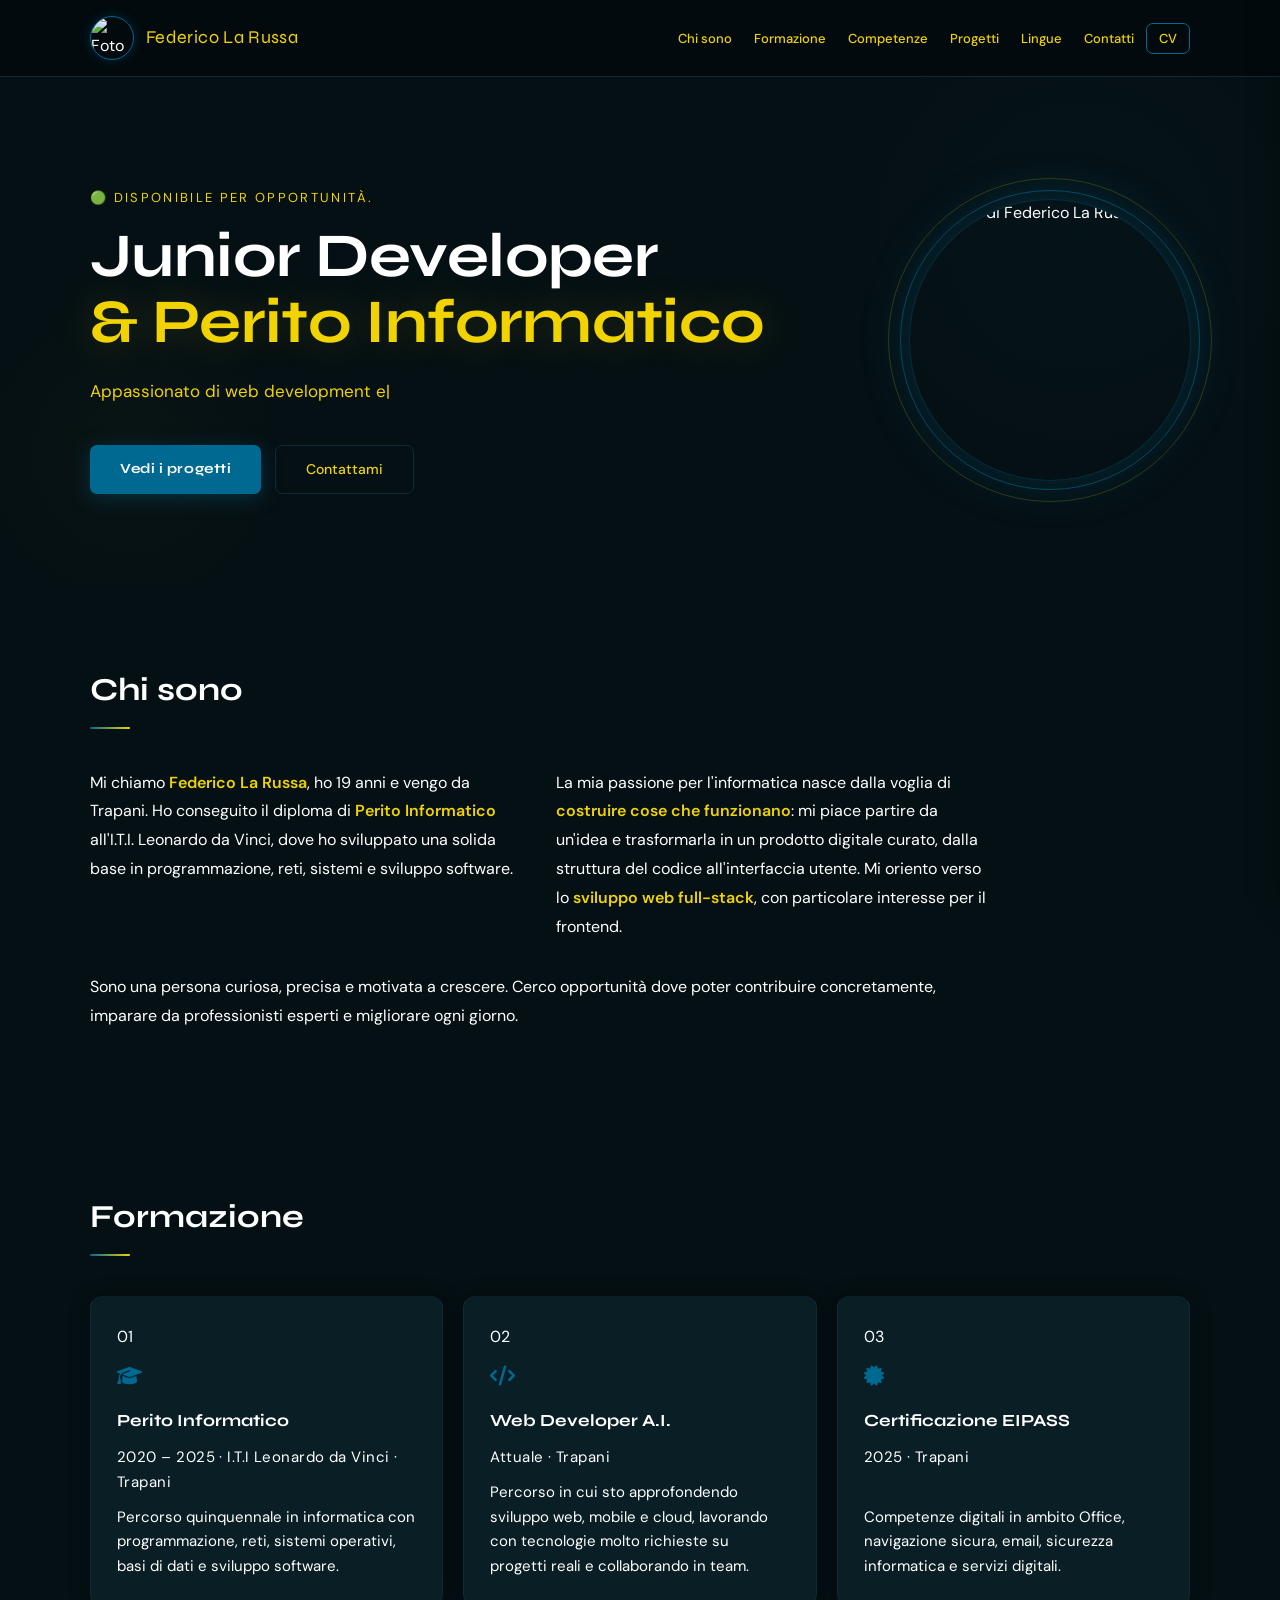
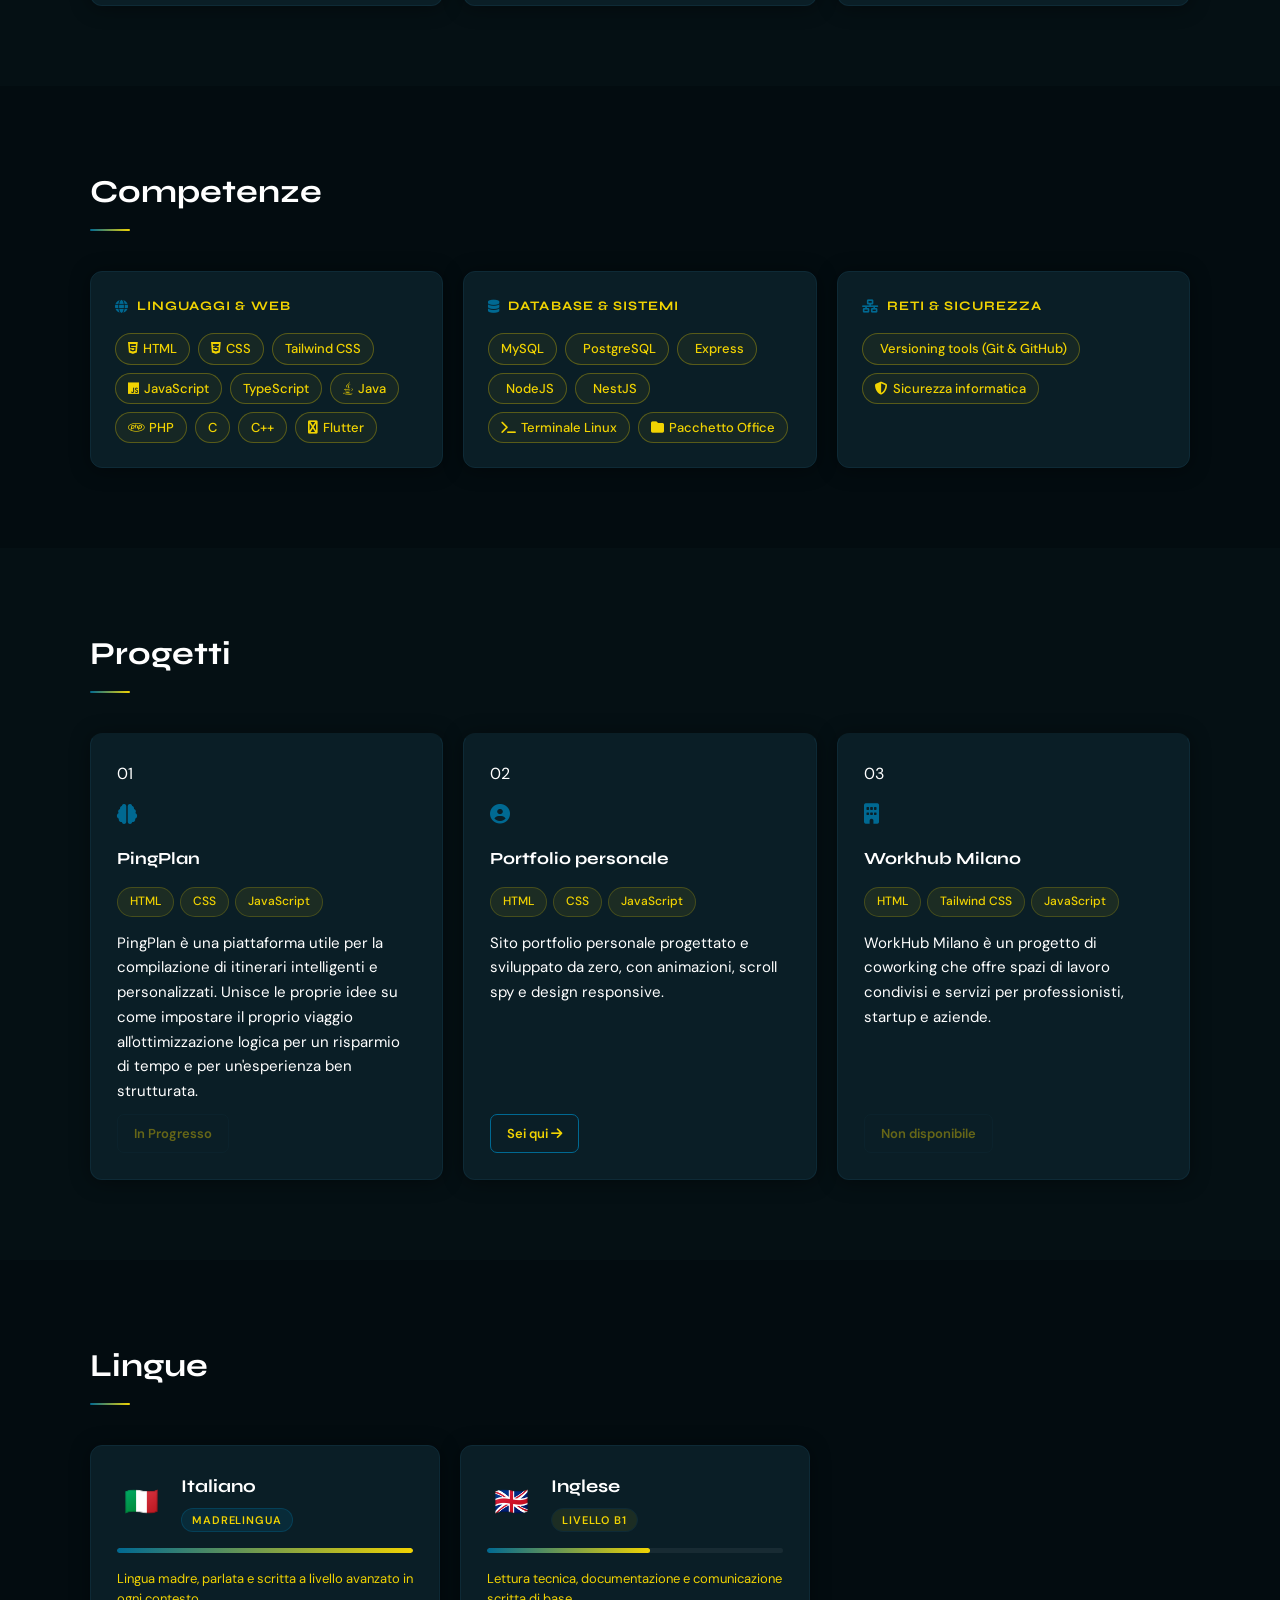
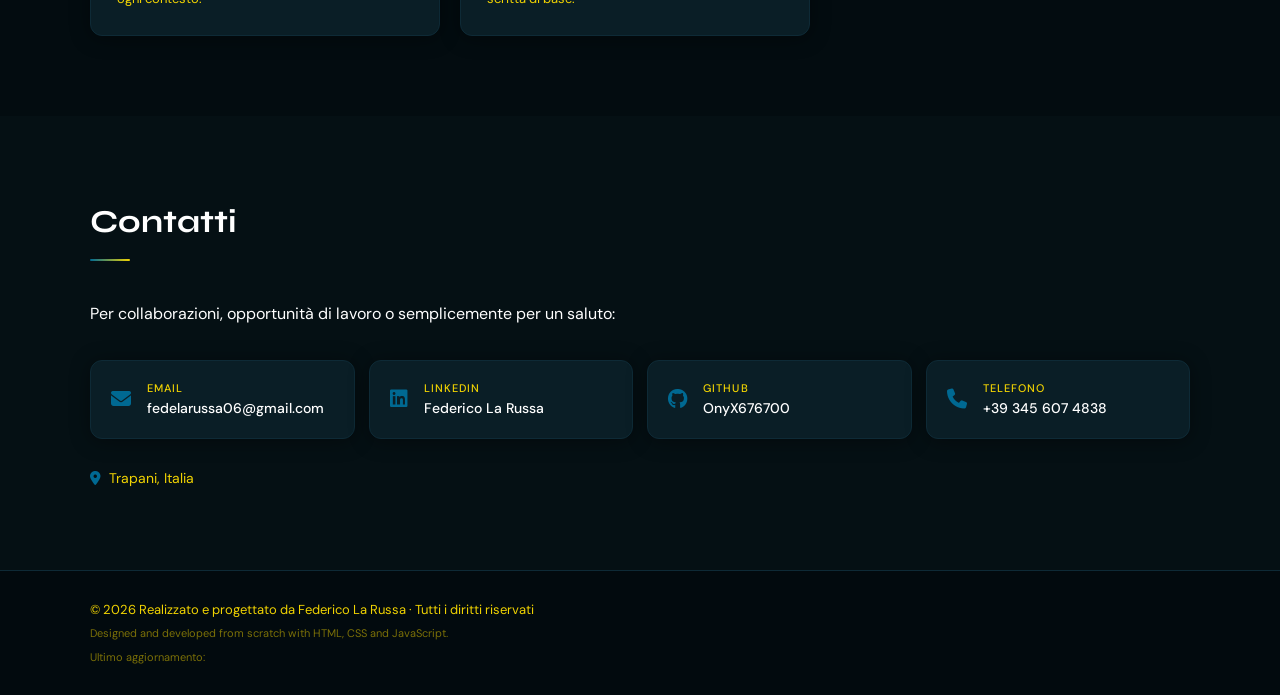
==== commit 9338a044: "fix numero formazione" ====
--- a/index.html
+++ b/index.html
@@ -2,86 +2,39 @@
 <html lang="it">
 
 <head>
-
-  <!-- Imposta la codifica dei caratteri -->
   <meta charset="UTF-8">
-  
-  <!-- Titolo che appare nella tab del browser -->
   <title>Personal Portfolio</title>
-  
-  <!-- Rende il sito responsive: si adatta a mobile e tablet -->
   <meta name="viewport" content="width=device-width, initial-scale=1">
-  
-  <!-- Icona piccola che appare nella tab del browser (favicon) -->
   <link rel="icon" href="img/logo.png" type="image/jpeg">
-  
-  <!-- Icona quando si salva il sito nella home screen di iPhone/iPad -->
   <link rel="apple-touch-icon" href="img/logo.png">
-  
-  <!-- Descrizione che appare sotto il titolo nei risultati di Google -->
-  <meta name="description" content="Portfolio di Federico La Russa...">
-  
-  <!-- Dichiara l'autore della pagina (utile per SEO) -->
+  <meta name="description" content="Portfolio di Federico La Russa, Junior Developer e Perito Informatico da Trapani.">
   <meta name="author" content="Federico La Russa">
-  
-  <!-- URL canonico della pagina -->
   <meta property="og:url" content="https://onyx676700.github.io/Portfolio/">
-  
-    <!-- Nome del sito mostrato sui social -->
   <meta property="og:site_name" content="Federico La Russa Portfolio">
-  
-  <!-- Titolo mostrato nell'anteprima social -->
   <meta property="og:title" content="Personal Portfolio">
-  
-  <!-- Descrizione mostrata nell'anteprima social -->
-  <meta property="og:description" content="Portfolio di Federico La Russa...">
-  
-  <!-- Tipo di contenuto (website, article, ecc.) -->
+  <meta property="og:description" content="Portfolio di Federico La Russa, Junior Developer e Perito Informatico.">
   <meta property="og:type" content="website">
-  
-  <!-- Immagine di anteprima quando il link viene condiviso -->
   <meta property="og:image" content="img/Pic.png">
-
-
-  <!-- Google Fonts: carica i font Syne (titoli) e DM Sans (testo) -->
   <link rel="preconnect" href="https://fonts.googleapis.com">
   <link rel="preconnect" href="https://fonts.gstatic.com" crossorigin>
-
-  <!-- preconnect: si connette in anticipo a Google per caricare i font più veloce -->
   <link href="https://fonts.googleapis.com/css2?family=Syne:wght@700;800&family=DM+Sans:wght@400;500&display=swap" rel="stylesheet">
-
-  <!-- Font Awesome: libreria di icone (es. envelope, github, linkedin...) -->
   <link rel="stylesheet" href="https://cdnjs.cloudflare.com/ajax/libs/font-awesome/6.5.2/css/all.min.css">
-  
-  <!-- Foglio di stile CSS del sito -->
   <link rel="stylesheet" href="styles.css">
-  
-<!-- Script -->
   <script src="function.js" defer></script>
-  
 </head>
 
 <body>
 
 <!-- HEADER -->
 <header id="site-header">
-
-  <!-- Overlay scuro che appare dietro il menu mobile quando è aperto -->
   <div class="menu-overlay" id="menu-overlay"></div>
- 
   <div class="container header-content">
-
-    <!-- Logo / nome a sinistra -->
     <div class="header-left">
-      <img src="img/Pic.png" alt="Foto di Federico La Russa" class="profile-pic"
+      <img src="img/fotoCV.jpeg" alt="Foto di Federico La Russa" class="profile-pic"
            width="44" height="44" fetchpriority="high" loading="eager">
       <span class="header-name">Federico La Russa</span>
     </div>
-
-    <!-- Navigazione desktop (visibile solo su schermi grandi) -->
     <nav class="nav-desktop" aria-label="Navigazione principale">
-
-    <!-- aria-label: descrive la nav agli screen reader (accessibilità) -->
       <ul>
         <li><a href="#about"     data-nav>Chi sono</a></li>
         <li><a href="#education" data-nav>Formazione</a></li>
@@ -89,27 +42,16 @@
         <li><a href="#projects"  data-nav>Progetti</a></li>
         <li><a href="#languages" data-nav>Lingue</a></li>
         <li><a href="#contact"   data-nav>Contatti</a></li>
-        <li><a href="cv.pdf" download="CV.pdf" class="cv-link">CV</a></li>
+        <li><a href="Federico_La_Russa_CV.pdf" download="CV.pdf" class="cv-link">CV</a></li>
       </ul>
     </nav>
-
-    <!-- Bottone hamburger visibile solo su mobile/tablet -->
-    <button class="hamburger" id="hamburger"
-            aria-label="Apri menu" aria-expanded="false">
-    <!-- aria-expanded: dice agli screen reader se il menu è aperto o chiuso -->
+    <button class="hamburger" id="hamburger" aria-label="Apri menu" aria-expanded="false">
       <span></span>
       <span></span>
       <span></span>
-      <!-- I tre <span> formano le tre linee dell'icona hamburger via CSS -->
     </button>
-
   </div>
-
-  <!-- Menu laterale (sidebar) che appare su mobile quando si clicca hamburger -->
-  <nav class="nav-mobile" id="nav-mobile"
-       aria-label="Menu mobile" aria-hidden="true">
-  <!-- aria-hidden="true": nascosto agli screen reader finché non è aperto -->
-
+  <nav class="nav-mobile" id="nav-mobile" aria-label="Menu mobile" aria-hidden="true">
     <ul>
       <li><a href="#about"     data-nav data-mobile-nav>Chi sono</a></li>
       <li><a href="#education" data-nav data-mobile-nav>Formazione</a></li>
@@ -117,103 +59,87 @@
       <li><a href="#projects"  data-nav data-mobile-nav>Progetti</a></li>
       <li><a href="#languages" data-nav data-mobile-nav>Lingue</a></li>
       <li><a href="#contact"   data-nav data-mobile-nav>Contatti</a></li>
-      <li class="nav-cv-item"><a href="cv.pdf" download="CV.pdf">CV</a></li>
+      <li class="nav-cv-item"><a href="Federico_La_Russa_CV.pdf" download="CV.pdf">CV</a></li>
     </ul>
   </nav>
 </header>
 
-<!-- Bottone "torna su" che appare dopo aver scrollato verso il basso -->
 <button class="back-to-top" id="back-to-top" aria-label="Torna in cima">
-
-  <!-- Icona freccia su di Font Awesome -->
   <i class="fa-solid fa-chevron-up"></i>
-  
 </button>
 
 <main>
-<!-- MAIN: contenuto principale della pagina -->
-
-  <!-- SEZIONE HERO -->
+
+  <!-- HERO -->
   <section id="hero" aria-label="Presentazione">
     <div class="container hero-layout">
-
-      <!-- Testo a sinistra -->
       <div class="hero-text">
-        <p class="hero-label">👋 Benvenuti nel mio portfolio.</p>
+        <p class="hero-label"> 🟢 Disponibile per opportunità.</p>
         <h1>Junior Developer<br>
           <span class="accent">&amp; Perito Informatico</span>
         </h1>
-        <!-- Paragrafo vuoto: il JS scriverà qui l'effetto "macchina da scrivere" -->
         <p class="hero-sub" id="typing-target"></p>
-        
-        <!-- CTA = Call To Action: bottoni di azione principali -->
         <div class="hero-cta">
-          
           <a href="#projects" class="btn-primary">Vedi i progetti</a>
           <a href="#contact"  class="btn-ghost">Contattami</a>
         </div>
       </div>
-
-      <!-- Foto a destra -->
       <div class="hero-image">
         <div class="avatar-ring">
-          <!-- avatar-ring: cerchio decorativo intorno alla foto (fatto in CSS) -->
-          <img src="img/Pic.png" alt="Ritratto di Federico La Russa"
+          <img src="img/fotoCV.jpeg" alt="Ritratto di Federico La Russa"
                class="avatar" width="280" height="280" loading="eager">
         </div>
       </div>
-
-    </div>
-  </section>
-
-  <!-- SEZIONE CHI SONO -->
+    </div>
+  </section>
+
+  <!-- CHI SONO -->
   <section id="about">
     <div class="container">
       <h2 class="section-title reveal">Chi sono</h2>
-      <!-- reveal: classe usata dal JS per animare l'apparizione quando si scrolla -->
       <div class="about-grid reveal">
-        <p>Mi chiamo <strong>Federico La Russa</strong>...</p>
-        <p>La mia passione per l'informatica...</p>
-        <p>Sono una persona curiosa...</p>
-      </div>
-    </div>
-  </section>
-
-  <!-- SEZIONE FORMAZIONE -->
+        <p>Mi chiamo <strong>Federico La Russa</strong>, ho 19 anni e vengo da Trapani. Ho conseguito il diploma di <strong>Perito Informatico</strong> all'I.T.I. Leonardo da Vinci, dove ho sviluppato una solida base in programmazione, reti, sistemi e sviluppo software.</p>
+        <p>La mia passione per l'informatica nasce dalla voglia di <strong>costruire cose che funzionano</strong>: mi piace partire da un'idea e trasformarla in un prodotto digitale curato, dalla struttura del codice all'interfaccia utente. Mi oriento verso lo <strong>sviluppo web full-stack</strong>, con particolare interesse per il frontend.</p>
+        <p>Sono una persona curiosa, precisa e motivata a crescere. Cerco opportunità dove poter contribuire concretamente, imparare da professionisti esperti e migliorare ogni giorno.</p>
+      </div>
+    </div>
+  </section>
+
+  <!-- FORMAZIONE -->
   <section id="education">
     <div class="container">
       <h2 class="section-title reveal">Formazione</h2>
       <div class="cards">
 
-        <!-- card -->
         <article class="card reveal">
-
-          <!-- Icona cappello di laurea da Font Awesome -->
+          <span class="card-number">01</span>
           <div class="card-icon"><i class="fa-solid fa-graduation-cap"></i></div>
           <h3>Perito Informatico</h3>
           <p class="card-meta">2020 – 2025 · I.T.I Leonardo da Vinci · Trapani</p>
-          <p>Percorso quinquennale...</p>
+          <p>Percorso quinquennale in informatica con programmazione, reti, sistemi operativi, basi di dati e sviluppo software.</p>
         </article>
 
         <article class="card reveal">
+          <span class="card-number">02</span>
+          <div class="card-icon"><i class="fa-solid fa-code"></i></div>
+          <h3>Web Developer A.I.</h3>
+          <p class="card-meta">Attuale · Trapani</p>
+          <p>Percorso in cui sto approfondendo sviluppo web, mobile e cloud, lavorando con tecnologie
+            molto richieste su progetti reali e collaborando in team.</p>
+        </article>
+
+        <article class="card reveal">
+          <span class="card-number">03</span>
           <div class="card-icon"><i class="fa-solid fa-certificate"></i></div>
           <h3>Certificazione EIPASS</h3>
           <p class="card-meta">2025 · Trapani</p>
-          <p>Competenze digitali...</p>
-        </article>
-
-        <article class="card reveal">
-          <div class="card-icon"><i class="fa-solid fa-code"></i></div>
-          <h3>Sviluppo software Zucchetti</h3>
-          <p class="card-meta">2025 · Trapani</p>
-          <p>Sviluppo di un'applicazione...</p>
-        </article>
-
-      </div>
-    </div>
-  </section>
-
-  <!-- SEZIONE COMPETENZE -->
+          <p>Competenze digitali in ambito Office, navigazione sicura, email, sicurezza informatica e servizi digitali.</p>
+        </article>
+      </div>
+    </div>
+  </section>
+
+  <!-- COMPETENZE -->
   <section id="skills">
     <div class="container">
       <h2 class="section-title reveal">Competenze</h2>
@@ -221,10 +147,7 @@
 
         <div class="skill-group reveal">
           <h3><i class="fa-solid fa-globe"></i> Linguaggi &amp; Web</h3>
-
-          <!-- Ogni badge è un'etichetta visiva per una tecnologia -->
           <div class="badges">
-            
             <span class="badge"><i class="fa-brands fa-html5"></i> HTML</span>
             <span class="badge"><i class="fa-brands fa-css3-alt"></i> CSS</span>
             <span class="badge">Tailwind CSS</span>
@@ -234,7 +157,7 @@
             <span class="badge"><i class="fa-brands fa-php"></i> PHP</span>
             <span class="badge">C</span>
             <span class="badge">C++</span>
-            <span class="badge"><i class="fa-solid fa-code"></i> Assembly</span>
+            <span class="badge"><i class="fa-solid fa-flutter"></i> Flutter</span>
           </div>
         </div>
 
@@ -242,17 +165,19 @@
           <h3><i class="fa-solid fa-database"></i> Database &amp; Sistemi</h3>
           <div class="badges">
             <span class="badge">MySQL</span>
-            <span class="badge"><i class="fa-brands fa-windows"></i> Windows</span>
+            <span class="badge"><i class="fa-brands fa-postgresql"></i> PostgreSQL</span>
+            <span class="badge"><i class="fa-brands fa-api"></i> Express</span>
+            <span class="badge"><i class="fa-brands fa-nodeJS"></i> NodeJS</span>
+            <span class="badge"><i class="fa-brands fa-nestJS"></i> NestJS</span>
+            <span class="badge"><i class="fa-solid fa-terminal"></i> Terminale Linux</span>
             <span class="badge"><i class="fa-solid fa-folder"></i> Pacchetto Office</span>
-            <span class="badge"><i class="fa-solid fa-envelope"></i> Posta elettronica</span>
           </div>
         </div>
 
         <div class="skill-group reveal">
           <h3><i class="fa-solid fa-network-wired"></i> Reti &amp; Sicurezza</h3>
           <div class="badges">
-            <span class="badge"><i class="fa-solid fa-laptop"></i> Cisco Packet Tracer</span>
-            <span class="badge">Router &amp; Switch</span>
+            <span class="badge"><i class="fa-solid fa-version"></i> Versioning tools (Git &amp; GitHub)</span>
             <span class="badge"><i class="fa-solid fa-shield-alt"></i> Sicurezza informatica</span>
           </div>
         </div>
@@ -261,30 +186,31 @@
     </div>
   </section>
 
-  <!-- SEZIONE PROGETTI -->
+  <!-- PROGETTI -->
   <section id="projects">
     <div class="container">
       <h2 class="section-title reveal">Progetti</h2>
       <div class="projects-grid">
 
         <article class="card card--project reveal">
+          <span class="card-number">01</span>
           <div class="card-icon"><i class="fa-solid fa-brain"></i></div>
-          <h3>Gioco STEM — Indovina il personaggio</h3>
+          <h3>PingPlan</h3>
           <div class="tech-badges">
-
-            <!-- Badge con le tecnologie usate nel progetto -->
-            <span class="badge badge--tech">JavaScript</span>
             <span class="badge badge--tech">HTML</span>
             <span class="badge badge--tech">CSS</span>
-          </div>
-          <p>Applicazione interattiva sviluppata in collaborazione con Zucchetti per indovinare personaggi del mondo STEM.</p>
+            <span class="badge badge--tech">JavaScript</span>
+          </div>
+          <p>PingPlan è una piattaforma utile per la compilazione di itinerari intelligenti e personalizzati.
+            Unisce le proprie idee su come impostare il proprio viaggio all'ottimizzazione logica per un
+            risparmio di tempo e per un'esperienza ben strutturata.</p>
           <a href="#" class="btn-card disabled" aria-disabled="true" tabindex="-1">
-            Non disponibile
+            In Progresso
           </a>
-
         </article>
 
         <article class="card card--project reveal">
+          <span class="card-number">02</span>
           <div class="card-icon"><i class="fa-solid fa-user-circle"></i></div>
           <h3>Portfolio personale</h3>
           <div class="tech-badges">
@@ -292,20 +218,20 @@
             <span class="badge badge--tech">CSS</span>
             <span class="badge badge--tech">JavaScript</span>
           </div>
-          <p>Sito portfolio personale...</p>
-          <a href="#" class="btn-card">Sei qui 👋</a>
+          <p>Sito portfolio personale progettato e sviluppato da zero, con animazioni, scroll spy e design responsive.</p>
+          <a href="#" class="btn-card">Sei qui <i class="fa-solid fa-arrow-right"></i></a>
         </article>
 
         <article class="card card--project reveal">
+          <span class="card-number">03</span>
           <div class="card-icon"><i class="fa-solid fa-building"></i></div>
           <h3>Workhub Milano</h3>
           <div class="tech-badges">
             <span class="badge badge--tech">HTML</span>
-            <span class="badge badge--tech">CSS</span>
+            <span class="badge badge--tech">Tailwind CSS</span>
             <span class="badge badge--tech">JavaScript</span>
-            <span class="badge badge--tech">Tailwind CSS</span>
-          </div>
-          <p>Sito di un centro di lavoro collaborativo...</p>
+          </div>
+          <p>WorkHub Milano è un progetto di coworking che offre spazi di lavoro condivisi e servizi per professionisti, startup e aziende.</p>
           <a href="#" class="btn-card disabled" aria-disabled="true" tabindex="-1">
             Non disponibile
           </a>
@@ -315,7 +241,7 @@
     </div>
   </section>
 
-  <!-- SEZIONE LINGUE -->
+  <!-- LINGUE -->
   <section id="languages">
     <div class="container">
       <h2 class="section-title reveal">Lingue</h2>
@@ -324,8 +250,11 @@
         <div class="language-card reveal">
           <div class="language-header">
             <div class="language-flag-wrap">
-              <img src="https://flagcdn.com/w80/it.png" alt="Bandiera Italia" class="language-flag-img" loading="lazy" onerror="this.style.display='none';this.parentElement.innerHTML='🇮🇹'">
-              <!-- onerror: se l'immagine non carica, mostra l'emoji della bandiera -->
+              <img src="https://flagcdn.com/w80/it.png"
+                   alt="Bandiera Italia"
+                   class="language-flag-img"
+                   loading="lazy"
+                   onerror="this.style.display='none';this.parentElement.innerHTML='🇮🇹'">
             </div>
             <div>
               <h3>Italiano</h3>
@@ -333,12 +262,9 @@
             </div>
           </div>
           <div class="language-bar-wrap">
-
-            <!-- --bar-width: variabile CSS custom passata inline per la larghezza della barra -->
             <div class="language-bar" style="--bar-width: 100%"></div>
-            
-          </div>
-          <p class="language-note">Lingua madre...</p>
+          </div>
+          <p class="language-note">Lingua madre, parlata e scritta a livello avanzato in ogni contesto.</p>
         </div>
 
         <div class="language-card reveal">
@@ -356,28 +282,23 @@
             </div>
           </div>
           <div class="language-bar-wrap">
-
-            <!-- 55%: rappresenta il livello B1 sulla barra -->
             <div class="language-bar" style="--bar-width: 55%"></div>
-            
-          </div>
-          <p class="language-note">Lettura tecnica...</p>
-        </div>
-
-      </div>
-    </div>
-  </section>
-
-  <!-- SEZIONE CONTATTI -->
+          </div>
+          <p class="language-note">Lettura tecnica, documentazione e comunicazione scritta di base.</p>
+        </div>
+
+      </div>
+    </div>
+  </section>
+
+  <!-- CONTATTI -->
   <section id="contact">
     <div class="container">
       <h2 class="section-title reveal">Contatti</h2>
-      <p class="contact-intro reveal">Per collaborazioni, opportunità di lavoro...</p>
+      <p class="contact-intro reveal">Per collaborazioni, opportunità di lavoro o semplicemente per un saluto:</p>
       <div class="contact-grid reveal">
 
-        <!-- mailto: apre il client email dell'utente -->
         <a href="mailto:fedelarussa06@gmail.com" class="contact-card">
-      
           <i class="fa-solid fa-envelope"></i>
           <div>
             <span class="contact-label">Email</span>
@@ -385,10 +306,7 @@
           </div>
         </a>
 
-        <!-- target="_blank": apre in una nuova tab -->
-        <!-- rel="noopener": sicurezza — impedisce alla pagina esterna di accedere alla tua -->
-        <a href="https://www.linkedin.com/in/..." target="_blank" rel="noopener" class="contact-card">
-
+        <a href="https://www.linkedin.com/in/federico-la-russa-520085381/" target="_blank" rel="noopener" class="contact-card">
           <i class="fa-brands fa-linkedin"></i>
           <div>
             <span class="contact-label">LinkedIn</span>
@@ -404,9 +322,7 @@
           </div>
         </a>
 
-        <!-- tel: su mobile apre direttamente il telefono per chiamare -->
         <a href="tel:+393456074838" class="contact-card">
-        
           <i class="fa-solid fa-phone"></i>
           <div>
             <span class="contact-label">Telefono</span>
@@ -426,13 +342,9 @@
 <!-- FOOTER -->
 <footer>
   <div class="container footer-inner">
-
-    <!-- id="year": il JS inserirà qui l'anno corrente in automatico -->
-    <p>© <span id="year"></span> Realizzato da Federico La Russa...</p>
+    <p>© <span id="year"></span> Realizzato e progettato da Federico La Russa · Tutti i diritti riservati</p>
     <p class="small">Designed and developed from scratch with HTML, CSS and JavaScript.</p>
-    
-    <!-- id="last-updated": il JS inserirà qui la data dell'ultimo aggiornamento -->
-    <p class="small footer-updated"> Ultimo aggiornamento: <span id="last-updated"></span> </p>
+    <p class="small footer-updated">Ultimo aggiornamento: <span id="last-updated"></span></p>
   </div>
 </footer>
 
